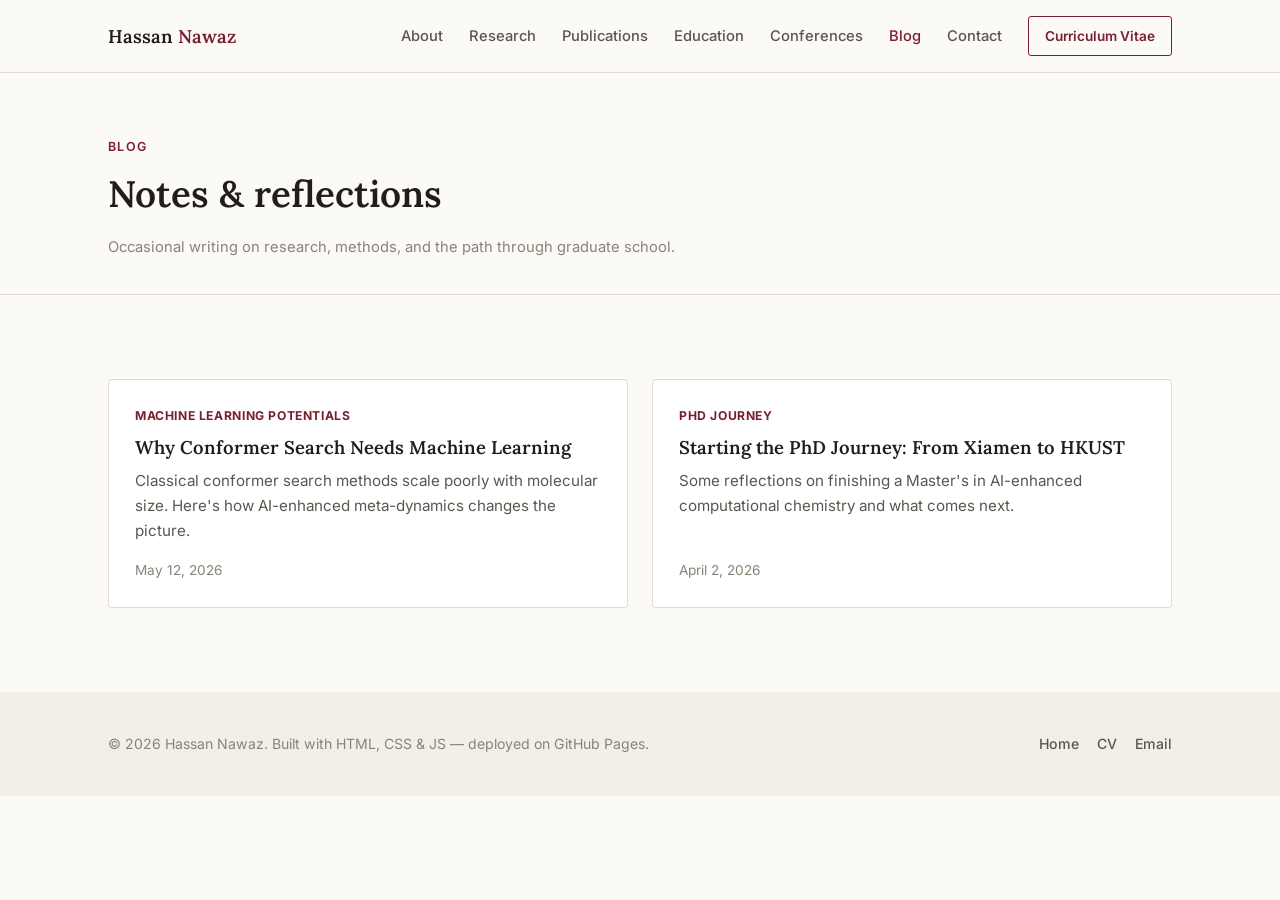
==== blog/index.html @ 20b6de0a "Initial commit: academic personal website Static HTML/CSS/JS site for Hassan Nawaz — About, Research" ====
<!DOCTYPE html>
<html lang="en">
<head>
<meta charset="UTF-8">
<meta name="viewport" content="width=device-width, initial-scale=1.0">
<title>Blog — Hassan Nawaz</title>
<meta name="description" content="Notes and reflections from Hassan Nawaz on AI for chemistry, machine learning potentials, and graduate research.">
<link rel="icon" type="image/svg+xml" href="../images/favicon.svg">
<link rel="preconnect" href="https://fonts.googleapis.com">
<link rel="preconnect" href="https://fonts.gstatic.com" crossorigin>
<link href="https://fonts.googleapis.com/css2?family=Inter:wght@400;500;600;700&family=Lora:ital,wght@0,500;0,600;1,500&display=swap" rel="stylesheet">
<link rel="stylesheet" href="../css/style.css">
</head>
<body>

<header class="site-header">
  <div class="nav-inner">
    <a href="../index.html#top" class="brand">Hassan <span>Nawaz</span></a>
    <nav class="nav-links" id="navLinks">
      <a href="../index.html#about">About</a>
      <a href="../index.html#research">Research</a>
      <a href="../index.html#publications">Publications</a>
      <a href="../index.html#education">Education</a>
      <a href="../index.html#conferences">Conferences</a>
      <a href="index.html" class="active">Blog</a>
      <a href="../index.html#contact">Contact</a>
      <a href="../cv/hassan-cv.pdf" class="nav-cta" target="_blank" rel="noopener">Curriculum Vitae</a>
    </nav>
    <button class="nav-toggle" id="navToggle" aria-label="Toggle navigation" aria-expanded="false">
      <svg width="18" height="14" viewBox="0 0 18 14" fill="none"><path d="M0 1h18M0 7h18M0 13h18" stroke="currentColor" stroke-width="1.6"/></svg>
    </button>
  </div>
</header>

<main>
  <section class="post-header">
    <div class="container">
      <span class="eyebrow">Blog</span>
      <h1>Notes &amp; reflections</h1>
      <p class="post-meta">Occasional writing on research, methods, and the path through graduate school.</p>
    </div>
  </section>

  <section>
    <div class="container">
      <div class="blog-grid">
        <a class="blog-card" href="why-conformer-search-needs-ml.html">
          <span class="blog-cat">Machine Learning Potentials</span>
          <h3>Why Conformer Search Needs Machine Learning</h3>
          <p>Classical conformer search methods scale poorly with molecular size. Here's how AI-enhanced meta-dynamics changes the picture.</p>
          <span class="blog-date">May 12, 2026</span>
        </a>
        <a class="blog-card" href="starting-the-phd-journey.html">
          <span class="blog-cat">PhD Journey</span>
          <h3>Starting the PhD Journey: From Xiamen to HKUST</h3>
          <p>Some reflections on finishing a Master's in AI-enhanced computational chemistry and what comes next.</p>
          <span class="blog-date">April 2, 2026</span>
        </a>
      </div>
    </div>
  </section>
</main>

<footer class="site-footer">
  <div class="container footer-inner">
    <p>© <span id="year"></span> Hassan Nawaz. Built with HTML, CSS &amp; JS — deployed on GitHub Pages.</p>
    <div class="footer-links">
      <a href="../index.html#top">Home</a>
      <a href="../cv/hassan-cv.pdf" target="_blank" rel="noopener">CV</a>
      <a href="mailto:hassanchemist@yahoo.com">Email</a>
    </div>
  </div>
</footer>

<script src="../js/main.js"></script>
</body>
</html>
---- css/style.css ----
/* ==========================================================================
   Hassan Nawaz — Academic Portfolio
   Design: warm-white academic layout, serif display + sans body,
   deep maroon accent (nod to HKUST), no motion gimmicks.
   ========================================================================== */

:root {
  --bg: #fbfaf7;
  --bg-alt: #f2efe8;
  --bg-card: #ffffff;
  --border: #e3ddd0;
  --border-strong: #d3cabb;
  --text: #201d1a;
  --text-muted: #5c574e;
  --text-faint: #8a8377;
  --accent: #7a1f2e;
  --accent-dark: #591520;
  --accent-tint: #f7e9e9;
  --link: #7a1f2e;
  --radius: 3px;
  --max-width: 1120px;
  --serif: "Lora", Georgia, "Times New Roman", serif;
  --sans: "Inter", -apple-system, BlinkMacSystemFont, "Segoe UI", Roboto, Helvetica, Arial, sans-serif;
  --shadow-sm: 0 1px 2px rgba(32, 29, 26, 0.06);
  --shadow-md: 0 6px 24px rgba(32, 29, 26, 0.08);
}

@media (prefers-color-scheme: dark) {
  :root:not([data-theme="light"]) {
    --bg: #16151a;
    --bg-alt: #1c1b21;
    --bg-card: #201f25;
    --border: #33323a;
    --border-strong: #44424c;
    --text: #ede9e1;
    --text-muted: #b6b0a3;
    --text-faint: #837d70;
    --accent: #d98a92;
    --accent-dark: #e7a9af;
    --accent-tint: #2b1c1f;
    --link: #d98a92;
    --shadow-sm: 0 1px 2px rgba(0, 0, 0, 0.3);
    --shadow-md: 0 6px 24px rgba(0, 0, 0, 0.35);
  }
}

:root[data-theme="dark"] {
  --bg: #16151a;
  --bg-alt: #1c1b21;
  --bg-card: #201f25;
  --border: #33323a;
  --border-strong: #44424c;
  --text: #ede9e1;
  --text-muted: #b6b0a3;
  --text-faint: #837d70;
  --accent: #d98a92;
  --accent-dark: #e7a9af;
  --accent-tint: #2b1c1f;
  --link: #d98a92;
  --shadow-sm: 0 1px 2px rgba(0, 0, 0, 0.3);
  --shadow-md: 0 6px 24px rgba(0, 0, 0, 0.35);
}

* { box-sizing: border-box; }
html { scroll-behavior: smooth; }

body {
  margin: 0;
  background: var(--bg);
  color: var(--text);
  font-family: var(--sans);
  font-size: 16px;
  line-height: 1.65;
  -webkit-font-smoothing: antialiased;
}

img { max-width: 100%; display: block; }
a { color: var(--link); text-decoration: none; }
a:hover { text-decoration: underline; }

.container {
  max-width: var(--max-width);
  margin: 0 auto;
  padding: 0 28px;
}

h1, h2, h3, h4 {
  font-family: var(--serif);
  font-weight: 600;
  line-height: 1.2;
  color: var(--text);
  margin: 0 0 0.5em;
}

.eyebrow {
  font-family: var(--sans);
  font-size: 0.78rem;
  font-weight: 600;
  letter-spacing: 0.12em;
  text-transform: uppercase;
  color: var(--accent);
  margin: 0 0 0.9em;
  display: block;
}

section { padding: 84px 0; border-bottom: 1px solid var(--border); }
section:last-of-type { border-bottom: none; }
.section-alt { background: var(--bg-alt); }

.section-head { max-width: 680px; margin: 0 0 48px; }
.section-head h2 { font-size: 2rem; }
.section-head p { color: var(--text-muted); font-size: 1.05rem; margin: 0; }

/* ---------- Top nav ---------- */
.site-header {
  position: sticky;
  top: 0;
  z-index: 100;
  background: rgba(251, 250, 247, 0.92);
  backdrop-filter: saturate(180%) blur(8px);
  border-bottom: 1px solid var(--border);
}
:root[data-theme="dark"] .site-header,
@media (prefers-color-scheme: dark) { }
.site-header { background: color-mix(in srgb, var(--bg) 88%, transparent); }

.nav-inner {
  max-width: var(--max-width);
  margin: 0 auto;
  padding: 16px 28px;
  display: flex;
  align-items: center;
  justify-content: space-between;
  gap: 24px;
}

.brand {
  font-family: var(--serif);
  font-weight: 600;
  font-size: 1.15rem;
  color: var(--text);
  white-space: nowrap;
}
.brand:hover { text-decoration: none; }
.brand span { color: var(--accent); }

.nav-links {
  display: flex;
  align-items: center;
  gap: 26px;
  flex-wrap: wrap;
}
.nav-links a {
  color: var(--text-muted);
  font-size: 0.92rem;
  font-weight: 500;
}
.nav-links a:hover, .nav-links a.active { color: var(--accent); text-decoration: none; }

.nav-cta {
  display: inline-flex;
  align-items: center;
  gap: 8px;
  padding: 8px 16px;
  border: 1px solid var(--accent);
  color: var(--accent) !important;
  border-radius: var(--radius);
  font-size: 0.85rem !important;
  font-weight: 600 !important;
  white-space: nowrap;
}
.nav-cta:hover { background: var(--accent); color: #fff !important; text-decoration: none; }

.nav-toggle {
  display: none;
  background: none;
  border: 1px solid var(--border-strong);
  border-radius: var(--radius);
  width: 40px;
  height: 36px;
  cursor: pointer;
  color: var(--text);
}

/* ---------- Hero ---------- */
.hero {
  padding: 72px 0 88px;
  border-bottom: 1px solid var(--border);
}
.hero-inner {
  display: grid;
  grid-template-columns: 1.3fr 0.9fr;
  gap: 56px;
  align-items: center;
}
.hero h1 {
  font-size: 3rem;
  margin-bottom: 0.25em;
}
.hero-position {
  font-size: 1.05rem;
  color: var(--text-muted);
  margin: 0 0 18px;
}
.hero-position strong { color: var(--text); font-weight: 600; }
.hero-tagline {
  font-family: var(--serif);
  font-style: italic;
  font-size: 1.25rem;
  color: var(--text);
  max-width: 46ch;
  margin: 0 0 22px;
}
.hero-focus {
  font-size: 0.85rem;
  letter-spacing: 0.04em;
  color: var(--text-faint);
  text-transform: uppercase;
  margin: 0 0 30px;
}
.hero-actions {
  display: flex;
  flex-wrap: wrap;
  gap: 12px;
  align-items: center;
}
.btn {
  display: inline-flex;
  align-items: center;
  gap: 8px;
  padding: 11px 20px;
  border-radius: var(--radius);
  font-weight: 600;
  font-size: 0.92rem;
  border: 1px solid transparent;
  cursor: pointer;
}
.btn-primary { background: var(--accent); color: #fff; }
.btn-primary:hover { background: var(--accent-dark); text-decoration: none; }
.btn-ghost { border-color: var(--border-strong); color: var(--text); background: transparent; }
.btn-ghost:hover { border-color: var(--accent); color: var(--accent); text-decoration: none; }

.hero-links {
  display: flex;
  flex-wrap: wrap;
  gap: 18px;
  margin-top: 26px;
  font-size: 0.92rem;
}
.hero-links a { color: var(--text-muted); font-weight: 500; }
.hero-links a:hover { color: var(--accent); }

.hero-photo {
  position: relative;
  border-radius: var(--radius);
  overflow: hidden;
  border: 1px solid var(--border);
  box-shadow: var(--shadow-md);
  aspect-ratio: 4 / 4.2;
}
.hero-photo img { width: 100%; height: 100%; object-fit: cover; }

/* ---------- About ---------- */
.about-grid {
  display: grid;
  grid-template-columns: 1.5fr 1fr;
  gap: 56px;
}
.about-text p { color: var(--text-muted); font-size: 1.03rem; margin: 0 0 1.2em; }
.about-text p:last-child { margin-bottom: 0; }

.pull-quote {
  font-family: var(--serif);
  font-style: italic;
  font-size: 1.15rem;
  color: var(--text);
  border-left: 3px solid var(--accent);
  padding: 4px 0 4px 20px;
  margin: 28px 0 0;
}

.interest-tags, .tag-list {
  display: flex;
  flex-wrap: wrap;
  gap: 9px;
  padding: 0;
  margin: 0;
  list-style: none;
}
.tag {
  font-size: 0.82rem;
  font-weight: 500;
  padding: 7px 13px;
  border-radius: 999px;
  background: var(--accent-tint);
  color: var(--accent-dark);
  border: 1px solid transparent;
}

.about-aside h3 {
  font-size: 0.95rem;
  font-family: var(--sans);
  font-weight: 700;
  text-transform: uppercase;
  letter-spacing: 0.06em;
  color: var(--text-faint);
  margin-bottom: 14px;
}

/* ---------- Research ---------- */
.research-grid {
  display: grid;
  grid-template-columns: repeat(2, 1fr);
  gap: 24px;
}
.card {
  background: var(--bg-card);
  border: 1px solid var(--border);
  border-radius: var(--radius);
  padding: 28px;
}
.research-grid .card h3 {
  font-size: 1.1rem;
  margin-bottom: 10px;
}
.research-grid .card p {
  color: var(--text-muted);
  font-size: 0.96rem;
  margin: 0;
}
.card-index {
  font-family: var(--serif);
  font-size: 0.85rem;
  color: var(--accent);
  font-weight: 600;
  margin-bottom: 10px;
  display: block;
}

/* ---------- Featured project ---------- */
.project {
  display: grid;
  grid-template-columns: 1fr 1fr;
  gap: 48px;
  align-items: center;
}
.project-media {
  border: 1px solid var(--border);
  border-radius: var(--radius);
  overflow: hidden;
  box-shadow: var(--shadow-sm);
}
.project-eyebrow { color: var(--accent); font-weight: 600; font-size: 0.85rem; letter-spacing: 0.06em; text-transform: uppercase; }
.project h3 { font-size: 1.7rem; margin: 8px 0 4px; }
.project-sub { color: var(--text-muted); font-size: 1rem; margin: 0 0 16px; }
.project-desc { color: var(--text-muted); margin-bottom: 18px; }
.project ul { padding-left: 20px; margin: 0 0 22px; color: var(--text-muted); }
.project ul li { margin-bottom: 8px; }
.project-links { display: flex; gap: 14px; flex-wrap: wrap; }
.project-links a { font-weight: 600; font-size: 0.92rem; }

/* ---------- Publications ---------- */
.pub-list { list-style: none; padding: 0; margin: 0; }
.pub-item {
  padding: 26px 0;
  border-top: 1px solid var(--border);
  display: grid;
  grid-template-columns: 90px 1fr;
  gap: 24px;
}
.pub-list .pub-item:last-child { border-bottom: 1px solid var(--border); }
.pub-year {
  font-family: var(--serif);
  font-size: 1.3rem;
  color: var(--accent);
  font-weight: 600;
}
.pub-type {
  display: block;
  font-family: var(--sans);
  font-size: 0.7rem;
  font-weight: 700;
  letter-spacing: 0.06em;
  text-transform: uppercase;
  color: var(--text-faint);
  margin-top: 4px;
}
.pub-title { font-size: 1.12rem; font-weight: 600; margin: 0 0 6px; color: var(--text); }
.pub-authors { color: var(--text-muted); margin: 0 0 4px; font-size: 0.96rem; }
.pub-authors strong { color: var(--text); font-weight: 600; }
.pub-venue { color: var(--text-faint); font-size: 0.92rem; font-style: italic; margin: 0 0 12px; }
.pub-links { display: flex; gap: 16px; margin-bottom: 10px; }
.pub-links a { font-weight: 600; font-size: 0.88rem; }
.pub-note {
  margin-top: 22px;
  color: var(--text-faint);
  font-size: 0.92rem;
  font-style: italic;
}

/* ---------- Timeline ---------- */
.timeline { position: relative; margin-left: 8px; padding-left: 32px; border-left: 2px solid var(--border); }
.timeline-item { position: relative; padding-bottom: 44px; }
.timeline-item:last-child { padding-bottom: 0; }
.timeline-item::before {
  content: "";
  position: absolute;
  left: -39px;
  top: 4px;
  width: 12px;
  height: 12px;
  border-radius: 50%;
  background: var(--bg);
  border: 2px solid var(--accent);
}
.timeline-period {
  font-size: 0.82rem;
  font-weight: 700;
  letter-spacing: 0.05em;
  text-transform: uppercase;
  color: var(--accent);
  margin-bottom: 6px;
}
.timeline-item h3 { font-size: 1.2rem; margin-bottom: 3px; }
.timeline-inst { color: var(--text-muted); font-size: 0.96rem; margin-bottom: 10px; }
.timeline-meta { font-size: 0.9rem; color: var(--text-muted); margin: 0 0 4px; }
.timeline-meta strong { color: var(--text); font-weight: 600; }
.timeline-desc { color: var(--text-muted); font-size: 0.95rem; margin-top: 8px; }
.status-pill {
  display: inline-block;
  font-size: 0.72rem;
  font-weight: 700;
  letter-spacing: 0.04em;
  text-transform: uppercase;
  padding: 3px 10px;
  border-radius: 999px;
  background: var(--accent-tint);
  color: var(--accent-dark);
  margin-left: 10px;
  vertical-align: middle;
}

/* ---------- Awards ---------- */
.awards-list { list-style: none; padding: 0; margin: 0; display: grid; gap: 18px; }
.award-item {
  display: grid;
  grid-template-columns: 70px 1fr;
  gap: 20px;
  padding: 20px 0;
  border-top: 1px solid var(--border);
}
.awards-list .award-item:last-child { border-bottom: 1px solid var(--border); }
.award-year { font-family: var(--serif); font-weight: 600; color: var(--accent); font-size: 1.1rem; }
.award-item h3 { font-size: 1.05rem; margin: 0 0 6px; }
.award-item p { color: var(--text-muted); margin: 0; font-size: 0.94rem; }

/* ---------- Conferences ---------- */
.conf-list { display: grid; gap: 28px; }
.conf-card {
  background: var(--bg-card);
  border: 1px solid var(--border);
  border-radius: var(--radius);
  padding: 26px;
}
.conf-head { display: flex; justify-content: space-between; gap: 16px; flex-wrap: wrap; margin-bottom: 8px; }
.conf-head h3 { font-size: 1.1rem; margin: 0; max-width: 60ch; }
.conf-year { color: var(--text-faint); font-size: 0.88rem; font-weight: 600; white-space: nowrap; }
.conf-loc { color: var(--text-muted); font-size: 0.92rem; margin: 0 0 4px; }
.conf-role {
  display: inline-block;
  font-size: 0.76rem;
  font-weight: 700;
  text-transform: uppercase;
  letter-spacing: 0.04em;
  color: var(--accent-dark);
  background: var(--accent-tint);
  padding: 3px 10px;
  border-radius: 999px;
  margin: 6px 0 14px;
}
.conf-desc { color: var(--text-muted); font-size: 0.94rem; margin: 0 0 16px; }
.conf-gallery { display: grid; grid-template-columns: repeat(auto-fill, minmax(140px, 1fr)); gap: 10px; }
.conf-gallery button {
  padding: 0;
  border: 1px solid var(--border);
  border-radius: var(--radius);
  overflow: hidden;
  cursor: zoom-in;
  background: none;
  aspect-ratio: 4/3;
}
.conf-gallery img { width: 100%; height: 100%; object-fit: cover; }

/* ---------- Collaborations ---------- */
.collab-item {
  border: 1px solid var(--border);
  border-radius: var(--radius);
  padding: 26px 28px;
  background: var(--bg-card);
}
.collab-item h3 { font-size: 1.08rem; margin-bottom: 4px; }
.collab-role { color: var(--text-faint); font-size: 0.86rem; text-transform: uppercase; letter-spacing: 0.04em; font-weight: 600; margin-bottom: 10px; }
.collab-item p:last-child { color: var(--text-muted); margin: 0; }

/* ---------- News ---------- */
.news-list { list-style: none; margin: 0; padding: 0; }
.news-item {
  display: grid;
  grid-template-columns: 130px 1fr;
  gap: 20px;
  padding: 18px 0;
  border-top: 1px solid var(--border);
}
.news-list .news-item:last-child { border-bottom: 1px solid var(--border); }
.news-date { color: var(--accent); font-weight: 600; font-size: 0.9rem; }
.news-item p { margin: 0; color: var(--text-muted); }

/* ---------- Skills ---------- */
.skills-grid {
  display: grid;
  grid-template-columns: repeat(4, 1fr);
  gap: 28px;
}
.skills-grid h3 {
  font-size: 0.85rem;
  font-family: var(--sans);
  text-transform: uppercase;
  letter-spacing: 0.06em;
  color: var(--text-faint);
  margin-bottom: 14px;
}

/* ---------- Blog ---------- */
.blog-grid { display: grid; grid-template-columns: repeat(2, 1fr); gap: 24px; }
.blog-card {
  border: 1px solid var(--border);
  border-radius: var(--radius);
  padding: 26px;
  background: var(--bg-card);
  display: flex;
  flex-direction: column;
}
.blog-cat { color: var(--accent); font-size: 0.76rem; font-weight: 700; text-transform: uppercase; letter-spacing: 0.05em; margin-bottom: 10px; }
.blog-card h3 { font-size: 1.15rem; margin-bottom: 10px; }
.blog-card p { color: var(--text-muted); font-size: 0.95rem; margin: 0 0 16px; flex-grow: 1; }
.blog-date { color: var(--text-faint); font-size: 0.85rem; }
.blog-read { font-weight: 600; font-size: 0.9rem; }

/* ---------- Contact ---------- */
.contact-grid {
  display: grid;
  grid-template-columns: 1fr 1fr;
  gap: 56px;
}
.contact-info p { color: var(--text-muted); margin: 0 0 24px; font-size: 1.03rem; }
.contact-detail { margin-bottom: 20px; }
.contact-detail .label {
  display: block;
  font-size: 0.78rem;
  font-weight: 700;
  text-transform: uppercase;
  letter-spacing: 0.05em;
  color: var(--text-faint);
  margin-bottom: 4px;
}
.contact-detail a, .contact-detail span { font-size: 1.02rem; color: var(--text); font-weight: 500; }
.social-row { display: flex; gap: 16px; flex-wrap: wrap; margin-top: 8px; }
.social-row a { font-weight: 600; }

.form-field { margin-bottom: 18px; }
.form-field label { display: block; font-size: 0.85rem; font-weight: 600; margin-bottom: 6px; color: var(--text); }
.form-field input, .form-field textarea {
  width: 100%;
  padding: 11px 14px;
  border: 1px solid var(--border-strong);
  border-radius: var(--radius);
  font-family: var(--sans);
  font-size: 0.96rem;
  background: var(--bg-card);
  color: var(--text);
}
.form-field textarea { resize: vertical; min-height: 120px; }
.form-note { font-size: 0.82rem; color: var(--text-faint); margin-top: 10px; }

/* ---------- Footer ---------- */
.site-footer {
  padding: 40px 0;
  background: var(--bg-alt);
}
.footer-inner {
  display: flex;
  justify-content: space-between;
  align-items: center;
  flex-wrap: wrap;
  gap: 16px;
}
.footer-inner p { margin: 0; color: var(--text-faint); font-size: 0.88rem; }
.footer-links { display: flex; gap: 18px; }
.footer-links a { color: var(--text-muted); font-size: 0.88rem; font-weight: 500; }

.theme-toggle {
  background: none;
  border: 1px solid var(--border-strong);
  border-radius: var(--radius);
  width: 34px;
  height: 34px;
  cursor: pointer;
  color: var(--text-muted);
  display: inline-flex;
  align-items: center;
  justify-content: center;
}

/* ---------- Lightbox ---------- */
.lightbox {
  position: fixed;
  inset: 0;
  background: rgba(16, 14, 12, 0.9);
  display: none;
  align-items: center;
  justify-content: center;
  z-index: 1000;
  padding: 40px 20px;
}
.lightbox.open { display: flex; }
.lightbox-content { max-width: 900px; width: 100%; }
.lightbox-content img { width: 100%; border-radius: var(--radius); max-height: 78vh; object-fit: contain; background: #000; }
.lightbox-caption { color: #f1efe9; font-size: 0.92rem; margin-top: 14px; text-align: center; }
.lightbox-close {
  position: absolute;
  top: 24px;
  right: 28px;
  background: none;
  border: none;
  color: #fff;
  font-size: 2rem;
  cursor: pointer;
  line-height: 1;
}

/* ---------- Back to top ---------- */
.to-top {
  position: fixed;
  bottom: 26px;
  right: 26px;
  width: 44px;
  height: 44px;
  border-radius: 50%;
  background: var(--accent);
  color: #fff;
  border: none;
  cursor: pointer;
  display: none;
  align-items: center;
  justify-content: center;
  box-shadow: var(--shadow-md);
  z-index: 90;
}
.to-top.visible { display: flex; }

/* ---------- Blog post page ---------- */
.post-header { padding: 64px 0 20px; }
.post-header .eyebrow { margin-bottom: 14px; }
.post-header h1 { font-size: 2.3rem; }
.post-meta { color: var(--text-faint); font-size: 0.92rem; margin-top: 10px; }
.post-body { max-width: 700px; }
.post-body h2 { font-size: 1.4rem; margin-top: 1.6em; }
.post-body p { color: var(--text-muted); font-size: 1.05rem; margin: 0 0 1.2em; }
.post-body ul { color: var(--text-muted); font-size: 1.02rem; padding-left: 22px; }
.post-body li { margin-bottom: 0.6em; }
.back-link { font-weight: 600; font-size: 0.92rem; }

/* ---------- Responsive ---------- */
@media (max-width: 880px) {
  .hero-inner { grid-template-columns: 1fr; }
  .hero-photo { max-width: 320px; order: -1; }
  .about-grid, .project, .contact-grid { grid-template-columns: 1fr; }
  .research-grid, .skills-grid, .blog-grid { grid-template-columns: 1fr 1fr; }
}

@media (max-width: 700px) {
  .nav-links { display: none; }
  .nav-toggle { display: inline-flex; align-items: center; justify-content: center; }
  .nav-links.open {
    display: flex;
    flex-direction: column;
    align-items: flex-start;
    position: absolute;
    top: 64px;
    left: 0;
    right: 0;
    background: var(--bg);
    border-bottom: 1px solid var(--border);
    padding: 18px 28px 26px;
    gap: 14px;
  }
  section { padding: 56px 0; }
  .hero { padding: 48px 0 56px; }
  .hero h1 { font-size: 2.2rem; }
  .research-grid, .skills-grid, .blog-grid { grid-template-columns: 1fr; }
  .pub-item, .award-item, .news-item { grid-template-columns: 1fr; gap: 8px; }
}
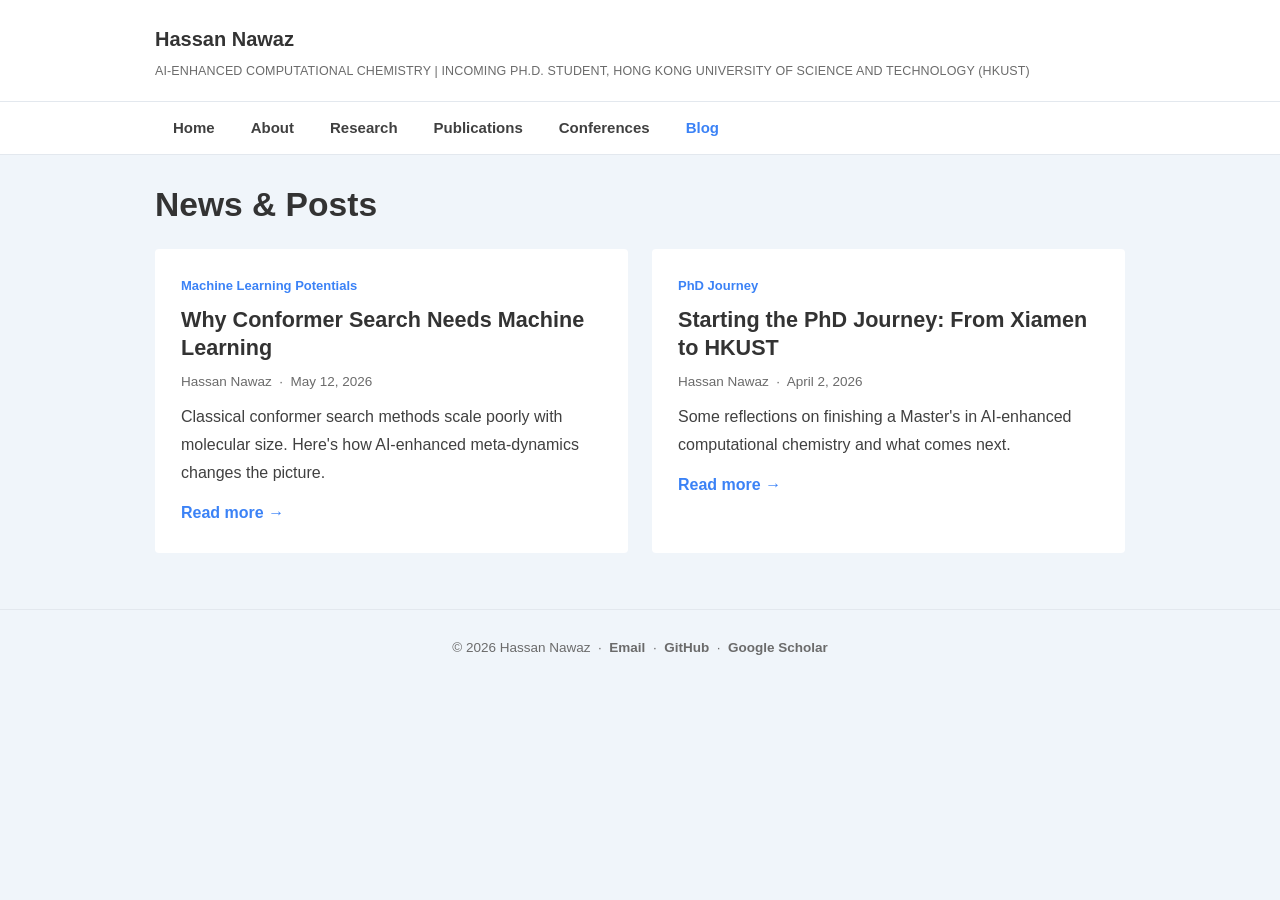
==== commit 7e010bce: "Rebuild as multi-page site matching dr-dral.com's layout Replace the single-page scroller with separ" ====
--- a/blog/index.html
+++ b/blog/index.html
@@ -6,69 +6,63 @@
 <title>Blog — Hassan Nawaz</title>
 <meta name="description" content="Notes and reflections from Hassan Nawaz on AI for chemistry, machine learning potentials, and graduate research.">
 <link rel="icon" type="image/svg+xml" href="../images/favicon.svg">
-<link rel="preconnect" href="https://fonts.googleapis.com">
-<link rel="preconnect" href="https://fonts.gstatic.com" crossorigin>
-<link href="https://fonts.googleapis.com/css2?family=Inter:wght@400;500;600;700&family=Lora:ital,wght@0,500;0,600;1,500&display=swap" rel="stylesheet">
 <link rel="stylesheet" href="../css/style.css">
 </head>
 <body>
 
 <header class="site-header">
-  <div class="nav-inner">
-    <a href="../index.html#top" class="brand">Hassan <span>Nawaz</span></a>
-    <nav class="nav-links" id="navLinks">
-      <a href="../index.html#about">About</a>
-      <a href="../index.html#research">Research</a>
-      <a href="../index.html#publications">Publications</a>
-      <a href="../index.html#education">Education</a>
-      <a href="../index.html#conferences">Conferences</a>
-      <a href="index.html" class="active">Blog</a>
-      <a href="../index.html#contact">Contact</a>
-      <a href="../cv/hassan-cv.pdf" class="nav-cta" target="_blank" rel="noopener">Curriculum Vitae</a>
-    </nav>
-    <button class="nav-toggle" id="navToggle" aria-label="Toggle navigation" aria-expanded="false">
-      <svg width="18" height="14" viewBox="0 0 18 14" fill="none"><path d="M0 1h18M0 7h18M0 13h18" stroke="currentColor" stroke-width="1.6"/></svg>
-    </button>
+  <div class="site-header-inner">
+    <a href="../index.html" class="site-title">Hassan Nawaz</a>
+    <p class="site-tagline">AI-ENHANCED COMPUTATIONAL CHEMISTRY | INCOMING PH.D. STUDENT, HONG KONG UNIVERSITY OF SCIENCE AND TECHNOLOGY (HKUST)</p>
   </div>
+  <nav class="main-navigation">
+    <div class="container" style="display:flex; align-items:center;">
+      <ul class="nav-list" id="navList">
+        <li><a href="../index.html">Home</a></li>
+        <li><a href="../about.html">About</a></li>
+        <li><a href="../research.html">Research</a></li>
+        <li><a href="../publications.html">Publications</a></li>
+        <li><a href="../conferences.html">Conferences</a></li>
+        <li><a href="index.html" class="active">Blog</a></li>
+      </ul>
+      <button class="nav-toggle" id="navToggle" aria-label="Toggle navigation" aria-expanded="false">
+        <svg width="18" height="14" viewBox="0 0 18 14" fill="none"><path d="M0 1h18M0 7h18M0 13h18" stroke="currentColor" stroke-width="1.6"/></svg>
+      </button>
+    </div>
+  </nav>
 </header>
 
 <main>
-  <section class="post-header">
-    <div class="container">
-      <span class="eyebrow">Blog</span>
-      <h1>Notes &amp; reflections</h1>
-      <p class="post-meta">Occasional writing on research, methods, and the path through graduate school.</p>
+  <div class="page-wrap">
+    <h1 style="margin-bottom:22px;">News &amp; Posts</h1>
+    <div class="blog-grid">
+
+      <a class="blog-card" href="why-conformer-search-needs-ml.html" style="display:block;">
+        <span class="post-cat">Machine Learning Potentials</span>
+        <h2>Why Conformer Search Needs Machine Learning</h2>
+        <p class="byline">Hassan Nawaz &nbsp;·&nbsp; May 12, 2026</p>
+        <p class="excerpt">Classical conformer search methods scale poorly with molecular size. Here's how AI-enhanced meta-dynamics changes the picture.</p>
+        <span class="read-more">Read more →</span>
+      </a>
+
+      <a class="blog-card" href="starting-the-phd-journey.html" style="display:block;">
+        <span class="post-cat">PhD Journey</span>
+        <h2>Starting the PhD Journey: From Xiamen to HKUST</h2>
+        <p class="byline">Hassan Nawaz &nbsp;·&nbsp; April 2, 2026</p>
+        <p class="excerpt">Some reflections on finishing a Master's in AI-enhanced computational chemistry and what comes next.</p>
+        <span class="read-more">Read more →</span>
+      </a>
+
     </div>
-  </section>
-
-  <section>
-    <div class="container">
-      <div class="blog-grid">
-        <a class="blog-card" href="why-conformer-search-needs-ml.html">
-          <span class="blog-cat">Machine Learning Potentials</span>
-          <h3>Why Conformer Search Needs Machine Learning</h3>
-          <p>Classical conformer search methods scale poorly with molecular size. Here's how AI-enhanced meta-dynamics changes the picture.</p>
-          <span class="blog-date">May 12, 2026</span>
-        </a>
-        <a class="blog-card" href="starting-the-phd-journey.html">
-          <span class="blog-cat">PhD Journey</span>
-          <h3>Starting the PhD Journey: From Xiamen to HKUST</h3>
-          <p>Some reflections on finishing a Master's in AI-enhanced computational chemistry and what comes next.</p>
-          <span class="blog-date">April 2, 2026</span>
-        </a>
-      </div>
-    </div>
-  </section>
+  </div>
 </main>
 
 <footer class="site-footer">
-  <div class="container footer-inner">
-    <p>© <span id="year"></span> Hassan Nawaz. Built with HTML, CSS &amp; JS — deployed on GitHub Pages.</p>
-    <div class="footer-links">
-      <a href="../index.html#top">Home</a>
-      <a href="../cv/hassan-cv.pdf" target="_blank" rel="noopener">CV</a>
-      <a href="mailto:hassanchemist@yahoo.com">Email</a>
-    </div>
+  <div class="container">
+    &copy; <span id="year"></span> Hassan Nawaz &nbsp;·&nbsp;
+    <a href="mailto:hassanchemist@yahoo.com">Email</a> &nbsp;·&nbsp;
+    <a href="https://github.com/hassan-nawaz-awan" target="_blank" rel="noopener">GitHub</a> &nbsp;·&nbsp;
+    <a href="https://scholar.google.com/citations?user=_JOKn14AAAAJ&hl=en" target="_blank" rel="noopener">Google Scholar</a>
   </div>
 </footer>
 
--- a/css/style.css
+++ b/css/style.css
@@ -1,702 +1,388 @@
 /* ==========================================================================
-   Hassan Nawaz — Academic Portfolio
-   Design: warm-white academic layout, serif display + sans body,
-   deep maroon accent (nod to HKUST), no motion gimmicks.
+   Hassan Nawaz — Academic site
+   Styled to match dr-dral.com (GeneratePress-style WordPress theme):
+   light blue-gray page background, white content cards, system-ui sans-serif,
+   gray body text, blue links, right sidebar with widgets, TOC boxes.
    ========================================================================== */
 
 :root {
-  --bg: #fbfaf7;
-  --bg-alt: #f2efe8;
-  --bg-card: #ffffff;
-  --border: #e3ddd0;
-  --border-strong: #d3cabb;
-  --text: #201d1a;
-  --text-muted: #5c574e;
-  --text-faint: #8a8377;
-  --accent: #7a1f2e;
-  --accent-dark: #591520;
-  --accent-tint: #f7e9e9;
-  --link: #7a1f2e;
-  --radius: 3px;
-  --max-width: 1120px;
-  --serif: "Lora", Georgia, "Times New Roman", serif;
-  --sans: "Inter", -apple-system, BlinkMacSystemFont, "Segoe UI", Roboto, Helvetica, Arial, sans-serif;
-  --shadow-sm: 0 1px 2px rgba(32, 29, 26, 0.06);
-  --shadow-md: 0 6px 24px rgba(32, 29, 26, 0.08);
-}
-
-@media (prefers-color-scheme: dark) {
-  :root:not([data-theme="light"]) {
-    --bg: #16151a;
-    --bg-alt: #1c1b21;
-    --bg-card: #201f25;
-    --border: #33323a;
-    --border-strong: #44424c;
-    --text: #ede9e1;
-    --text-muted: #b6b0a3;
-    --text-faint: #837d70;
-    --accent: #d98a92;
-    --accent-dark: #e7a9af;
-    --accent-tint: #2b1c1f;
-    --link: #d98a92;
-    --shadow-sm: 0 1px 2px rgba(0, 0, 0, 0.3);
-    --shadow-md: 0 6px 24px rgba(0, 0, 0, 0.35);
-  }
-}
-
-:root[data-theme="dark"] {
-  --bg: #16151a;
-  --bg-alt: #1c1b21;
-  --bg-card: #201f25;
-  --border: #33323a;
-  --border-strong: #44424c;
-  --text: #ede9e1;
-  --text-muted: #b6b0a3;
-  --text-faint: #837d70;
-  --accent: #d98a92;
-  --accent-dark: #e7a9af;
-  --accent-tint: #2b1c1f;
-  --link: #d98a92;
-  --shadow-sm: 0 1px 2px rgba(0, 0, 0, 0.3);
-  --shadow-md: 0 6px 24px rgba(0, 0, 0, 0.35);
+  --page-bg: #f0f5fa;
+  --card-bg: #ffffff;
+  --text: #404040;
+  --heading: #333333;
+  --muted: #6b6b6b;
+  --link: #3b82f6;
+  --link-hover: #2563eb;
+  --border: #e3e8ee;
+  --toc-bg: #f7f8fa;
+  --toc-border: #e0e4ea;
+  --tag: #3b82f6;
+  --radius: 4px;
+  --max-width: 1000px;
+  --sans: -apple-system, BlinkMacSystemFont, "Segoe UI", Roboto, Oxygen-Sans, Ubuntu,
+    Cantarell, "Helvetica Neue", sans-serif;
 }
 
 * { box-sizing: border-box; }
-html { scroll-behavior: smooth; }
+
+html { -webkit-text-size-adjust: 100%; }
 
 body {
   margin: 0;
-  background: var(--bg);
+  background: var(--page-bg);
   color: var(--text);
   font-family: var(--sans);
   font-size: 16px;
-  line-height: 1.65;
-  -webkit-font-smoothing: antialiased;
+  line-height: 1.75;
 }
 
 img { max-width: 100%; display: block; }
 a { color: var(--link); text-decoration: none; }
-a:hover { text-decoration: underline; }
-
-.container {
+a:hover { color: var(--link-hover); text-decoration: underline; }
+
+h1, h2, h3, h4 {
+  font-family: var(--sans);
+  color: var(--heading);
+  line-height: 1.3;
+  font-weight: 600;
+  margin: 0 0 0.6em;
+}
+h1 { font-size: 2.1rem; }
+h2 { font-size: 1.875rem; margin-top: 1.6em; }
+h3 { font-size: 1.3rem; margin-top: 1.4em; }
+p { margin: 0 0 1.1em; }
+
+.container { max-width: var(--max-width); margin: 0 auto; padding: 0 15px; }
+
+/* ---------- Header ---------- */
+.site-header {
+  background: var(--card-bg);
+  border-bottom: 1px solid var(--border);
+}
+.site-header-inner { max-width: var(--max-width); margin: 0 auto; padding: 22px 15px 0; }
+.site-title {
+  font-size: 20px;
+  font-weight: 700;
+  color: var(--heading);
+  display: block;
+}
+.site-title:hover { text-decoration: none; color: var(--heading); }
+.site-tagline {
+  font-size: 12.5px;
+  color: var(--muted);
+  letter-spacing: 0.01em;
+  margin: 4px 0 18px;
+  max-width: 900px;
+}
+
+.main-navigation { border-top: 1px solid var(--border); }
+.nav-list {
+  list-style: none;
+  display: flex;
+  flex-wrap: wrap;
+  margin: 0;
+  padding: 0;
+}
+.nav-list li { position: relative; }
+.nav-list a {
+  display: block;
+  padding: 13px 18px;
+  color: var(--text);
+  font-weight: 600;
+  font-size: 15px;
+}
+.nav-list a:hover, .nav-list a.active {
+  color: var(--link);
+  text-decoration: none;
+}
+
+.nav-toggle {
+  display: none;
+  margin: 14px 0 14px auto;
+  background: var(--card-bg);
+  border: 1px solid var(--border);
+  border-radius: var(--radius);
+  width: 42px;
+  height: 38px;
+  cursor: pointer;
+  color: var(--text);
+}
+
+/* ---------- Page layout ---------- */
+main { display: block; }
+
+.page-wrap {
   max-width: var(--max-width);
   margin: 0 auto;
-  padding: 0 28px;
-}
-
-h1, h2, h3, h4 {
-  font-family: var(--serif);
-  font-weight: 600;
-  line-height: 1.2;
-  color: var(--text);
-  margin: 0 0 0.5em;
-}
-
-.eyebrow {
+  padding: 28px 15px 56px;
+}
+
+.with-sidebar {
+  display: grid;
+  grid-template-columns: 1fr 300px;
+  gap: 24px;
+  align-items: start;
+}
+
+.content-card {
+  background: var(--card-bg);
+  border-radius: var(--radius);
+  padding: 34px;
+}
+
+.full-width-stack {
+  display: flex;
+  flex-direction: column;
+  gap: 22px;
+}
+
+/* ---------- Sidebar ---------- */
+.sidebar { display: flex; flex-direction: column; gap: 22px; }
+.widget {
+  background: var(--card-bg);
+  border-radius: var(--radius);
+  padding: 22px;
+}
+.widget h3 {
+  margin: 0 0 14px;
+  font-size: 13px;
+  font-weight: 700;
+  letter-spacing: 0.04em;
+  text-transform: uppercase;
+  color: var(--heading);
+}
+.search-row { display: flex; gap: 8px; }
+.search-row input {
+  flex: 1;
+  min-width: 0;
+  padding: 9px 11px;
+  border: 1px solid var(--border);
+  border-radius: var(--radius);
   font-family: var(--sans);
-  font-size: 0.78rem;
-  font-weight: 600;
-  letter-spacing: 0.12em;
+  font-size: 14px;
+}
+.search-row button {
+  background: var(--link);
+  color: #fff;
+  border: none;
+  border-radius: var(--radius);
+  padding: 9px 16px;
+  font-weight: 600;
+  font-size: 14px;
+  cursor: pointer;
+}
+.search-row button:hover { background: var(--link-hover); }
+.search-results { margin-top: 12px; font-size: 14px; }
+.search-results a { display: block; padding: 4px 0; }
+.search-results .none { color: var(--muted); }
+
+.widget-post-list { list-style: none; margin: 0; padding: 0; }
+.widget-post-list li { padding: 10px 0; border-top: 1px solid var(--border); }
+.widget-post-list li:first-child { border-top: none; padding-top: 0; }
+.widget-post-list a { font-weight: 600; font-size: 14.5px; line-height: 1.4; }
+.widget-post-list .wp-date { display: block; color: var(--muted); font-size: 12.5px; margin-top: 2px; }
+
+/* ---------- Table of Contents box ---------- */
+.toc-box {
+  background: var(--toc-bg);
+  border: 1px solid var(--toc-border);
+  border-radius: var(--radius);
+  padding: 20px 24px;
+  margin: 0 0 28px;
+  max-width: 480px;
+}
+.toc-box .toc-title {
+  font-weight: 700;
+  font-size: 15px;
+  color: var(--heading);
+  margin-bottom: 10px;
+}
+.toc-box ol { margin: 0; padding-left: 20px; }
+.toc-box li { margin-bottom: 4px; font-size: 14.5px; }
+
+/* ---------- Home page ---------- */
+.hero-eyebrow {
+  font-size: 12.5px;
+  font-weight: 700;
+  letter-spacing: 0.05em;
   text-transform: uppercase;
-  color: var(--accent);
-  margin: 0 0 0.9em;
-  display: block;
-}
-
-section { padding: 84px 0; border-bottom: 1px solid var(--border); }
-section:last-of-type { border-bottom: none; }
-.section-alt { background: var(--bg-alt); }
-
-.section-head { max-width: 680px; margin: 0 0 48px; }
-.section-head h2 { font-size: 2rem; }
-.section-head p { color: var(--text-muted); font-size: 1.05rem; margin: 0; }
-
-/* ---------- Top nav ---------- */
-.site-header {
-  position: sticky;
-  top: 0;
-  z-index: 100;
-  background: rgba(251, 250, 247, 0.92);
-  backdrop-filter: saturate(180%) blur(8px);
-  border-bottom: 1px solid var(--border);
-}
-:root[data-theme="dark"] .site-header,
-@media (prefers-color-scheme: dark) { }
-.site-header { background: color-mix(in srgb, var(--bg) 88%, transparent); }
-
-.nav-inner {
-  max-width: var(--max-width);
-  margin: 0 auto;
-  padding: 16px 28px;
-  display: flex;
-  align-items: center;
-  justify-content: space-between;
-  gap: 24px;
-}
-
-.brand {
-  font-family: var(--serif);
-  font-weight: 600;
-  font-size: 1.15rem;
-  color: var(--text);
-  white-space: nowrap;
-}
-.brand:hover { text-decoration: none; }
-.brand span { color: var(--accent); }
-
-.nav-links {
-  display: flex;
-  align-items: center;
-  gap: 26px;
-  flex-wrap: wrap;
-}
-.nav-links a {
-  color: var(--text-muted);
-  font-size: 0.92rem;
-  font-weight: 500;
-}
-.nav-links a:hover, .nav-links a.active { color: var(--accent); text-decoration: none; }
-
-.nav-cta {
-  display: inline-flex;
-  align-items: center;
-  gap: 8px;
-  padding: 8px 16px;
-  border: 1px solid var(--accent);
-  color: var(--accent) !important;
-  border-radius: var(--radius);
-  font-size: 0.85rem !important;
-  font-weight: 600 !important;
-  white-space: nowrap;
-}
-.nav-cta:hover { background: var(--accent); color: #fff !important; text-decoration: none; }
-
-.nav-toggle {
-  display: none;
-  background: none;
-  border: 1px solid var(--border-strong);
-  border-radius: var(--radius);
-  width: 40px;
-  height: 36px;
-  cursor: pointer;
-  color: var(--text);
-}
-
-/* ---------- Hero ---------- */
-.hero {
-  padding: 72px 0 88px;
-  border-bottom: 1px solid var(--border);
-}
-.hero-inner {
-  display: grid;
-  grid-template-columns: 1.3fr 0.9fr;
-  gap: 56px;
-  align-items: center;
-}
-.hero h1 {
-  font-size: 3rem;
-  margin-bottom: 0.25em;
-}
-.hero-position {
-  font-size: 1.05rem;
-  color: var(--text-muted);
-  margin: 0 0 18px;
-}
-.hero-position strong { color: var(--text); font-weight: 600; }
-.hero-tagline {
-  font-family: var(--serif);
-  font-style: italic;
-  font-size: 1.25rem;
-  color: var(--text);
-  max-width: 46ch;
-  margin: 0 0 22px;
-}
-.hero-focus {
-  font-size: 0.85rem;
-  letter-spacing: 0.04em;
-  color: var(--text-faint);
-  text-transform: uppercase;
-  margin: 0 0 30px;
-}
-.hero-actions {
-  display: flex;
-  flex-wrap: wrap;
-  gap: 12px;
-  align-items: center;
-}
+  color: var(--muted);
+  margin-bottom: 10px;
+}
+.hero-title { font-size: 2.3rem; margin-bottom: 6px; }
+.hero-sub { font-size: 1.2rem; color: var(--text); margin-bottom: 16px; }
+.hero-status {
+  display: inline-block;
+  background: #eaf2fe;
+  color: #1d4ed8;
+  font-size: 13px;
+  font-weight: 600;
+  padding: 6px 14px;
+  border-radius: var(--radius);
+  margin-bottom: 20px;
+}
+.hero-actions { display: flex; gap: 12px; flex-wrap: wrap; margin-top: 8px; }
 .btn {
   display: inline-flex;
   align-items: center;
-  gap: 8px;
+  gap: 6px;
   padding: 11px 20px;
   border-radius: var(--radius);
   font-weight: 600;
-  font-size: 0.92rem;
-  border: 1px solid transparent;
-  cursor: pointer;
-}
-.btn-primary { background: var(--accent); color: #fff; }
-.btn-primary:hover { background: var(--accent-dark); text-decoration: none; }
-.btn-ghost { border-color: var(--border-strong); color: var(--text); background: transparent; }
-.btn-ghost:hover { border-color: var(--accent); color: var(--accent); text-decoration: none; }
-
-.hero-links {
+  font-size: 14.5px;
+  border: 1px solid var(--link);
+}
+.btn-primary { background: var(--link); color: #fff; }
+.btn-primary:hover { background: var(--link-hover); text-decoration: none; }
+.btn-outline { background: transparent; color: var(--link); }
+.btn-outline:hover { background: #eaf2fe; text-decoration: none; }
+
+.home-columns {
+  display: grid;
+  grid-template-columns: 1.3fr 1fr;
+  gap: 22px;
+}
+.home-photo img { border-radius: var(--radius); width: 100%; object-fit: cover; }
+
+.news-item-row {
+  display: grid;
+  grid-template-columns: 130px 1fr;
+  gap: 18px;
+  padding: 14px 0;
+  border-top: 1px solid var(--border);
+}
+.news-item-row:first-of-type { border-top: none; padding-top: 0; }
+.news-item-row .wp-date { color: var(--muted); font-size: 13.5px; }
+.news-item-row a { font-weight: 600; }
+
+/* ---------- Vita / definition table ---------- */
+.vita-table { width: 100%; border-collapse: collapse; margin: 12px 0 24px; }
+.vita-table tr { border-top: 1px solid var(--border); }
+.vita-table tr:first-child { border-top: none; }
+.vita-table td { padding: 10px 14px 10px 0; font-size: 15px; vertical-align: top; }
+.vita-table td:first-child { white-space: nowrap; font-weight: 600; width: 130px; color: var(--heading); }
+
+.plain-list { padding-left: 22px; margin: 0 0 1.2em; }
+.plain-list li { margin-bottom: 6px; }
+
+.tag-inline {
+  display: inline-block;
+  background: #eef1f5;
+  color: var(--muted);
+  font-size: 12.5px;
+  padding: 2px 9px;
+  border-radius: 3px;
+  margin: 0 6px 6px 0;
+}
+
+.profile-photo-row {
   display: flex;
-  flex-wrap: wrap;
-  gap: 18px;
-  margin-top: 26px;
-  font-size: 0.92rem;
-}
-.hero-links a { color: var(--text-muted); font-weight: 500; }
-.hero-links a:hover { color: var(--accent); }
-
-.hero-photo {
-  position: relative;
-  border-radius: var(--radius);
-  overflow: hidden;
-  border: 1px solid var(--border);
-  box-shadow: var(--shadow-md);
-  aspect-ratio: 4 / 4.2;
-}
-.hero-photo img { width: 100%; height: 100%; object-fit: cover; }
-
-/* ---------- About ---------- */
-.about-grid {
-  display: grid;
-  grid-template-columns: 1.5fr 1fr;
-  gap: 56px;
-}
-.about-text p { color: var(--text-muted); font-size: 1.03rem; margin: 0 0 1.2em; }
-.about-text p:last-child { margin-bottom: 0; }
-
-.pull-quote {
-  font-family: var(--serif);
-  font-style: italic;
-  font-size: 1.15rem;
-  color: var(--text);
-  border-left: 3px solid var(--accent);
-  padding: 4px 0 4px 20px;
-  margin: 28px 0 0;
-}
-
-.interest-tags, .tag-list {
-  display: flex;
-  flex-wrap: wrap;
-  gap: 9px;
-  padding: 0;
-  margin: 0;
-  list-style: none;
-}
-.tag {
-  font-size: 0.82rem;
-  font-weight: 500;
-  padding: 7px 13px;
-  border-radius: 999px;
-  background: var(--accent-tint);
-  color: var(--accent-dark);
-  border: 1px solid transparent;
-}
-
-.about-aside h3 {
-  font-size: 0.95rem;
-  font-family: var(--sans);
-  font-weight: 700;
-  text-transform: uppercase;
-  letter-spacing: 0.06em;
-  color: var(--text-faint);
-  margin-bottom: 14px;
-}
-
-/* ---------- Research ---------- */
-.research-grid {
+  gap: 24px;
+  align-items: flex-start;
+  margin-bottom: 20px;
+}
+.profile-photo-row img {
+  width: 160px;
+  height: 190px;
+  object-fit: cover;
+  border-radius: var(--radius);
+  flex-shrink: 0;
+}
+
+/* ---------- Publications / numbered lists ---------- */
+.pub-ol { padding-left: 24px; margin: 0 0 8px; }
+.pub-ol li { margin-bottom: 18px; line-height: 1.6; }
+.pub-ol .pub-authors-line strong { color: var(--heading); }
+.pub-ol .pub-venue-line { font-style: italic; color: var(--muted); }
+.pub-links-line a { margin-right: 14px; font-weight: 600; font-size: 14.5px; }
+.note-box {
+  background: var(--toc-bg);
+  border: 1px solid var(--toc-border);
+  border-radius: var(--radius);
+  padding: 14px 18px;
+  color: var(--muted);
+  font-size: 14.5px;
+  margin: 18px 0;
+}
+
+/* ---------- Conferences ---------- */
+.conf-ol { padding-left: 24px; }
+.conf-ol > li { margin-bottom: 34px; }
+.conf-role-line { font-weight: 600; color: var(--heading); }
+.conf-thumbs { display: flex; gap: 10px; flex-wrap: wrap; margin-top: 10px; }
+.conf-thumbs button {
+  padding: 0; border: 1px solid var(--border); border-radius: var(--radius);
+  overflow: hidden; cursor: zoom-in; background: none; width: 120px; height: 90px;
+}
+.conf-thumbs img { width: 100%; height: 100%; object-fit: cover; }
+
+/* ---------- Blog listing ---------- */
+.blog-grid {
   display: grid;
   grid-template-columns: repeat(2, 1fr);
   gap: 24px;
 }
-.card {
-  background: var(--bg-card);
-  border: 1px solid var(--border);
-  border-radius: var(--radius);
-  padding: 28px;
-}
-.research-grid .card h3 {
-  font-size: 1.1rem;
-  margin-bottom: 10px;
-}
-.research-grid .card p {
-  color: var(--text-muted);
-  font-size: 0.96rem;
-  margin: 0;
-}
-.card-index {
-  font-family: var(--serif);
-  font-size: 0.85rem;
-  color: var(--accent);
-  font-weight: 600;
-  margin-bottom: 10px;
-  display: block;
-}
-
-/* ---------- Featured project ---------- */
-.project {
-  display: grid;
-  grid-template-columns: 1fr 1fr;
-  gap: 48px;
-  align-items: center;
-}
-.project-media {
-  border: 1px solid var(--border);
-  border-radius: var(--radius);
-  overflow: hidden;
-  box-shadow: var(--shadow-sm);
-}
-.project-eyebrow { color: var(--accent); font-weight: 600; font-size: 0.85rem; letter-spacing: 0.06em; text-transform: uppercase; }
-.project h3 { font-size: 1.7rem; margin: 8px 0 4px; }
-.project-sub { color: var(--text-muted); font-size: 1rem; margin: 0 0 16px; }
-.project-desc { color: var(--text-muted); margin-bottom: 18px; }
-.project ul { padding-left: 20px; margin: 0 0 22px; color: var(--text-muted); }
-.project ul li { margin-bottom: 8px; }
-.project-links { display: flex; gap: 14px; flex-wrap: wrap; }
-.project-links a { font-weight: 600; font-size: 0.92rem; }
-
-/* ---------- Publications ---------- */
-.pub-list { list-style: none; padding: 0; margin: 0; }
-.pub-item {
-  padding: 26px 0;
-  border-top: 1px solid var(--border);
-  display: grid;
-  grid-template-columns: 90px 1fr;
-  gap: 24px;
-}
-.pub-list .pub-item:last-child { border-bottom: 1px solid var(--border); }
-.pub-year {
-  font-family: var(--serif);
-  font-size: 1.3rem;
-  color: var(--accent);
-  font-weight: 600;
-}
-.pub-type {
-  display: block;
-  font-family: var(--sans);
-  font-size: 0.7rem;
-  font-weight: 700;
-  letter-spacing: 0.06em;
-  text-transform: uppercase;
-  color: var(--text-faint);
-  margin-top: 4px;
-}
-.pub-title { font-size: 1.12rem; font-weight: 600; margin: 0 0 6px; color: var(--text); }
-.pub-authors { color: var(--text-muted); margin: 0 0 4px; font-size: 0.96rem; }
-.pub-authors strong { color: var(--text); font-weight: 600; }
-.pub-venue { color: var(--text-faint); font-size: 0.92rem; font-style: italic; margin: 0 0 12px; }
-.pub-links { display: flex; gap: 16px; margin-bottom: 10px; }
-.pub-links a { font-weight: 600; font-size: 0.88rem; }
-.pub-note {
-  margin-top: 22px;
-  color: var(--text-faint);
-  font-size: 0.92rem;
-  font-style: italic;
-}
-
-/* ---------- Timeline ---------- */
-.timeline { position: relative; margin-left: 8px; padding-left: 32px; border-left: 2px solid var(--border); }
-.timeline-item { position: relative; padding-bottom: 44px; }
-.timeline-item:last-child { padding-bottom: 0; }
-.timeline-item::before {
-  content: "";
-  position: absolute;
-  left: -39px;
-  top: 4px;
-  width: 12px;
-  height: 12px;
-  border-radius: 50%;
-  background: var(--bg);
-  border: 2px solid var(--accent);
-}
-.timeline-period {
-  font-size: 0.82rem;
-  font-weight: 700;
-  letter-spacing: 0.05em;
-  text-transform: uppercase;
-  color: var(--accent);
-  margin-bottom: 6px;
-}
-.timeline-item h3 { font-size: 1.2rem; margin-bottom: 3px; }
-.timeline-inst { color: var(--text-muted); font-size: 0.96rem; margin-bottom: 10px; }
-.timeline-meta { font-size: 0.9rem; color: var(--text-muted); margin: 0 0 4px; }
-.timeline-meta strong { color: var(--text); font-weight: 600; }
-.timeline-desc { color: var(--text-muted); font-size: 0.95rem; margin-top: 8px; }
-.status-pill {
-  display: inline-block;
-  font-size: 0.72rem;
-  font-weight: 700;
-  letter-spacing: 0.04em;
-  text-transform: uppercase;
-  padding: 3px 10px;
-  border-radius: 999px;
-  background: var(--accent-tint);
-  color: var(--accent-dark);
-  margin-left: 10px;
-  vertical-align: middle;
-}
-
-/* ---------- Awards ---------- */
-.awards-list { list-style: none; padding: 0; margin: 0; display: grid; gap: 18px; }
-.award-item {
-  display: grid;
-  grid-template-columns: 70px 1fr;
-  gap: 20px;
-  padding: 20px 0;
-  border-top: 1px solid var(--border);
-}
-.awards-list .award-item:last-child { border-bottom: 1px solid var(--border); }
-.award-year { font-family: var(--serif); font-weight: 600; color: var(--accent); font-size: 1.1rem; }
-.award-item h3 { font-size: 1.05rem; margin: 0 0 6px; }
-.award-item p { color: var(--text-muted); margin: 0; font-size: 0.94rem; }
-
-/* ---------- Conferences ---------- */
-.conf-list { display: grid; gap: 28px; }
-.conf-card {
-  background: var(--bg-card);
-  border: 1px solid var(--border);
+.blog-card {
+  background: var(--card-bg);
   border-radius: var(--radius);
   padding: 26px;
 }
-.conf-head { display: flex; justify-content: space-between; gap: 16px; flex-wrap: wrap; margin-bottom: 8px; }
-.conf-head h3 { font-size: 1.1rem; margin: 0; max-width: 60ch; }
-.conf-year { color: var(--text-faint); font-size: 0.88rem; font-weight: 600; white-space: nowrap; }
-.conf-loc { color: var(--text-muted); font-size: 0.92rem; margin: 0 0 4px; }
-.conf-role {
-  display: inline-block;
-  font-size: 0.76rem;
-  font-weight: 700;
-  text-transform: uppercase;
-  letter-spacing: 0.04em;
-  color: var(--accent-dark);
-  background: var(--accent-tint);
-  padding: 3px 10px;
-  border-radius: 999px;
-  margin: 6px 0 14px;
-}
-.conf-desc { color: var(--text-muted); font-size: 0.94rem; margin: 0 0 16px; }
-.conf-gallery { display: grid; grid-template-columns: repeat(auto-fill, minmax(140px, 1fr)); gap: 10px; }
-.conf-gallery button {
-  padding: 0;
-  border: 1px solid var(--border);
-  border-radius: var(--radius);
-  overflow: hidden;
-  cursor: zoom-in;
-  background: none;
-  aspect-ratio: 4/3;
-}
-.conf-gallery img { width: 100%; height: 100%; object-fit: cover; }
-
-/* ---------- Collaborations ---------- */
-.collab-item {
-  border: 1px solid var(--border);
-  border-radius: var(--radius);
-  padding: 26px 28px;
-  background: var(--bg-card);
-}
-.collab-item h3 { font-size: 1.08rem; margin-bottom: 4px; }
-.collab-role { color: var(--text-faint); font-size: 0.86rem; text-transform: uppercase; letter-spacing: 0.04em; font-weight: 600; margin-bottom: 10px; }
-.collab-item p:last-child { color: var(--text-muted); margin: 0; }
-
-/* ---------- News ---------- */
-.news-list { list-style: none; margin: 0; padding: 0; }
-.news-item {
-  display: grid;
-  grid-template-columns: 130px 1fr;
-  gap: 20px;
-  padding: 18px 0;
-  border-top: 1px solid var(--border);
-}
-.news-list .news-item:last-child { border-bottom: 1px solid var(--border); }
-.news-date { color: var(--accent); font-weight: 600; font-size: 0.9rem; }
-.news-item p { margin: 0; color: var(--text-muted); }
-
-/* ---------- Skills ---------- */
-.skills-grid {
-  display: grid;
-  grid-template-columns: repeat(4, 1fr);
-  gap: 28px;
-}
-.skills-grid h3 {
-  font-size: 0.85rem;
-  font-family: var(--sans);
-  text-transform: uppercase;
-  letter-spacing: 0.06em;
-  color: var(--text-faint);
-  margin-bottom: 14px;
-}
-
-/* ---------- Blog ---------- */
-.blog-grid { display: grid; grid-template-columns: repeat(2, 1fr); gap: 24px; }
-.blog-card {
-  border: 1px solid var(--border);
-  border-radius: var(--radius);
-  padding: 26px;
-  background: var(--bg-card);
-  display: flex;
-  flex-direction: column;
-}
-.blog-cat { color: var(--accent); font-size: 0.76rem; font-weight: 700; text-transform: uppercase; letter-spacing: 0.05em; margin-bottom: 10px; }
-.blog-card h3 { font-size: 1.15rem; margin-bottom: 10px; }
-.blog-card p { color: var(--text-muted); font-size: 0.95rem; margin: 0 0 16px; flex-grow: 1; }
-.blog-date { color: var(--text-faint); font-size: 0.85rem; }
-.blog-read { font-weight: 600; font-size: 0.9rem; }
-
-/* ---------- Contact ---------- */
-.contact-grid {
-  display: grid;
-  grid-template-columns: 1fr 1fr;
-  gap: 56px;
-}
-.contact-info p { color: var(--text-muted); margin: 0 0 24px; font-size: 1.03rem; }
-.contact-detail { margin-bottom: 20px; }
-.contact-detail .label {
-  display: block;
-  font-size: 0.78rem;
-  font-weight: 700;
-  text-transform: uppercase;
-  letter-spacing: 0.05em;
-  color: var(--text-faint);
-  margin-bottom: 4px;
-}
-.contact-detail a, .contact-detail span { font-size: 1.02rem; color: var(--text); font-weight: 500; }
-.social-row { display: flex; gap: 16px; flex-wrap: wrap; margin-top: 8px; }
-.social-row a { font-weight: 600; }
-
-.form-field { margin-bottom: 18px; }
-.form-field label { display: block; font-size: 0.85rem; font-weight: 600; margin-bottom: 6px; color: var(--text); }
-.form-field input, .form-field textarea {
-  width: 100%;
-  padding: 11px 14px;
-  border: 1px solid var(--border-strong);
-  border-radius: var(--radius);
-  font-family: var(--sans);
-  font-size: 0.96rem;
-  background: var(--bg-card);
-  color: var(--text);
-}
-.form-field textarea { resize: vertical; min-height: 120px; }
-.form-note { font-size: 0.82rem; color: var(--text-faint); margin-top: 10px; }
+.blog-card:hover { text-decoration: none; }
+.blog-card:hover h2 { color: var(--link); }
+.blog-card .post-cat { color: var(--link); font-size: 13px; font-weight: 600; margin-bottom: 8px; display: block; }
+.blog-card h2 { font-size: 1.35rem; margin: 0 0 8px; }
+.blog-card .byline { color: var(--muted); font-size: 13.5px; margin-bottom: 10px; }
+.blog-card p.excerpt { color: var(--text); margin-bottom: 12px; }
+.read-more { font-weight: 600; }
+
+/* ---------- Single post ---------- */
+.post-cat-top { color: var(--link); font-size: 13.5px; font-weight: 600; margin-bottom: 10px; display: block; }
+.post-byline { color: var(--muted); font-size: 14.5px; margin-bottom: 26px; }
+.post-body p { font-size: 16px; }
 
 /* ---------- Footer ---------- */
 .site-footer {
-  padding: 40px 0;
-  background: var(--bg-alt);
-}
-.footer-inner {
-  display: flex;
-  justify-content: space-between;
-  align-items: center;
-  flex-wrap: wrap;
-  gap: 16px;
-}
-.footer-inner p { margin: 0; color: var(--text-faint); font-size: 0.88rem; }
-.footer-links { display: flex; gap: 18px; }
-.footer-links a { color: var(--text-muted); font-size: 0.88rem; font-weight: 500; }
-
-.theme-toggle {
-  background: none;
-  border: 1px solid var(--border-strong);
-  border-radius: var(--radius);
-  width: 34px;
-  height: 34px;
-  cursor: pointer;
-  color: var(--text-muted);
-  display: inline-flex;
-  align-items: center;
-  justify-content: center;
-}
+  border-top: 1px solid var(--border);
+  padding: 26px 15px;
+  text-align: center;
+  color: var(--muted);
+  font-size: 13.5px;
+}
+.site-footer a { color: var(--muted); font-weight: 600; }
 
 /* ---------- Lightbox ---------- */
 .lightbox {
-  position: fixed;
-  inset: 0;
-  background: rgba(16, 14, 12, 0.9);
-  display: none;
-  align-items: center;
-  justify-content: center;
-  z-index: 1000;
-  padding: 40px 20px;
+  position: fixed; inset: 0; background: rgba(20, 20, 25, 0.9);
+  display: none; align-items: center; justify-content: center; z-index: 1000; padding: 40px 20px;
 }
 .lightbox.open { display: flex; }
 .lightbox-content { max-width: 900px; width: 100%; }
 .lightbox-content img { width: 100%; border-radius: var(--radius); max-height: 78vh; object-fit: contain; background: #000; }
 .lightbox-caption { color: #f1efe9; font-size: 0.92rem; margin-top: 14px; text-align: center; }
 .lightbox-close {
-  position: absolute;
-  top: 24px;
-  right: 28px;
-  background: none;
-  border: none;
-  color: #fff;
-  font-size: 2rem;
-  cursor: pointer;
-  line-height: 1;
-}
-
-/* ---------- Back to top ---------- */
-.to-top {
-  position: fixed;
-  bottom: 26px;
-  right: 26px;
-  width: 44px;
-  height: 44px;
-  border-radius: 50%;
-  background: var(--accent);
-  color: #fff;
-  border: none;
-  cursor: pointer;
-  display: none;
-  align-items: center;
-  justify-content: center;
-  box-shadow: var(--shadow-md);
-  z-index: 90;
-}
-.to-top.visible { display: flex; }
-
-/* ---------- Blog post page ---------- */
-.post-header { padding: 64px 0 20px; }
-.post-header .eyebrow { margin-bottom: 14px; }
-.post-header h1 { font-size: 2.3rem; }
-.post-meta { color: var(--text-faint); font-size: 0.92rem; margin-top: 10px; }
-.post-body { max-width: 700px; }
-.post-body h2 { font-size: 1.4rem; margin-top: 1.6em; }
-.post-body p { color: var(--text-muted); font-size: 1.05rem; margin: 0 0 1.2em; }
-.post-body ul { color: var(--text-muted); font-size: 1.02rem; padding-left: 22px; }
-.post-body li { margin-bottom: 0.6em; }
-.back-link { font-weight: 600; font-size: 0.92rem; }
+  position: absolute; top: 24px; right: 28px; background: none; border: none;
+  color: #fff; font-size: 2rem; cursor: pointer; line-height: 1;
+}
 
 /* ---------- Responsive ---------- */
-@media (max-width: 880px) {
-  .hero-inner { grid-template-columns: 1fr; }
-  .hero-photo { max-width: 320px; order: -1; }
-  .about-grid, .project, .contact-grid { grid-template-columns: 1fr; }
-  .research-grid, .skills-grid, .blog-grid { grid-template-columns: 1fr 1fr; }
+@media (max-width: 860px) {
+  .with-sidebar { grid-template-columns: 1fr; }
+  .home-columns { grid-template-columns: 1fr; }
+  .blog-grid { grid-template-columns: 1fr; }
+  .profile-photo-row { flex-direction: column; }
+  .profile-photo-row img { width: 140px; height: 165px; }
 }
 
 @media (max-width: 700px) {
-  .nav-links { display: none; }
   .nav-toggle { display: inline-flex; align-items: center; justify-content: center; }
-  .nav-links.open {
-    display: flex;
+  .nav-list {
+    display: none;
     flex-direction: column;
-    align-items: flex-start;
-    position: absolute;
-    top: 64px;
-    left: 0;
-    right: 0;
-    background: var(--bg);
-    border-bottom: 1px solid var(--border);
-    padding: 18px 28px 26px;
-    gap: 14px;
+    padding-bottom: 12px;
   }
-  section { padding: 56px 0; }
-  .hero { padding: 48px 0 56px; }
-  .hero h1 { font-size: 2.2rem; }
-  .research-grid, .skills-grid, .blog-grid { grid-template-columns: 1fr; }
-  .pub-item, .award-item, .news-item { grid-template-columns: 1fr; gap: 8px; }
-}
+  .nav-list.open { display: flex; }
+  .content-card, .widget { padding: 22px; }
+  .vita-table td:first-child { display: block; width: auto; margin-bottom: 2px; }
+  .vita-table td { display: block; padding: 4px 0; }
+  .vita-table tr { display: block; padding: 10px 0; }
+}
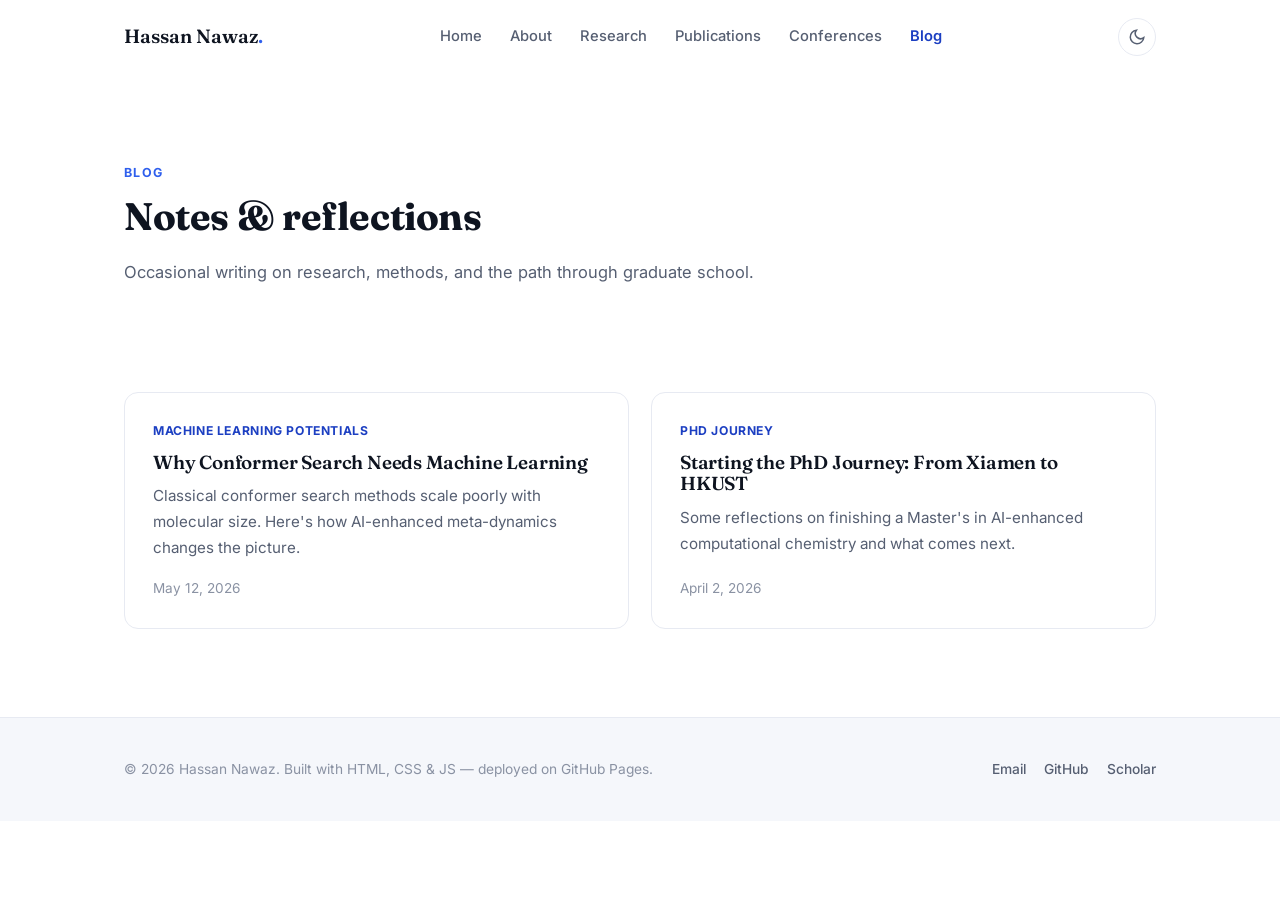
==== commit efbc60ca: "Redesign as modern animated academic site, rebuilt from real CV Replace the plain WordPress-style cl" ====
--- a/blog/index.html
+++ b/blog/index.html
@@ -4,68 +4,79 @@
 <meta charset="UTF-8">
 <meta name="viewport" content="width=device-width, initial-scale=1.0">
 <title>Blog — Hassan Nawaz</title>
-<meta name="description" content="Notes and reflections from Hassan Nawaz on AI for chemistry, machine learning potentials, and graduate research.">
+<meta name="description" content="Notes and reflections from Hassan Nawaz on AI for chemistry and materials, machine learning, and graduate research.">
 <link rel="icon" type="image/svg+xml" href="../images/favicon.svg">
+<link rel="preconnect" href="https://fonts.googleapis.com">
+<link rel="preconnect" href="https://fonts.gstatic.com" crossorigin>
+<link href="https://fonts.googleapis.com/css2?family=Fraunces:ital,wght@0,500;0,600;0,700;1,500;1,600&family=Inter:wght@400;500;600;700&display=swap" rel="stylesheet">
 <link rel="stylesheet" href="../css/style.css">
 </head>
 <body>
 
-<header class="site-header">
-  <div class="site-header-inner">
-    <a href="../index.html" class="site-title">Hassan Nawaz</a>
-    <p class="site-tagline">AI-ENHANCED COMPUTATIONAL CHEMISTRY | INCOMING PH.D. STUDENT, HONG KONG UNIVERSITY OF SCIENCE AND TECHNOLOGY (HKUST)</p>
-  </div>
-  <nav class="main-navigation">
-    <div class="container" style="display:flex; align-items:center;">
-      <ul class="nav-list" id="navList">
-        <li><a href="../index.html">Home</a></li>
-        <li><a href="../about.html">About</a></li>
-        <li><a href="../research.html">Research</a></li>
-        <li><a href="../publications.html">Publications</a></li>
-        <li><a href="../conferences.html">Conferences</a></li>
-        <li><a href="index.html" class="active">Blog</a></li>
-      </ul>
+<header class="site-header" id="siteHeader">
+  <div class="nav-inner">
+    <a href="../index.html" class="brand">Hassan Nawaz<span class="dot">.</span></a>
+    <nav class="nav-links" id="navList">
+      <a href="../index.html">Home</a>
+      <a href="../about.html">About</a>
+      <a href="../research.html">Research</a>
+      <a href="../publications.html">Publications</a>
+      <a href="../conferences.html">Conferences</a>
+      <a href="index.html" class="active">Blog</a>
+    </nav>
+    <div class="header-actions">
+      <button class="icon-btn" id="themeToggle" aria-label="Toggle dark mode">
+        <svg class="icon-sun" width="18" height="18" viewBox="0 0 24 24" fill="none" stroke="currentColor" stroke-width="2"><circle cx="12" cy="12" r="4"/><path d="M12 2v2M12 20v2M4.9 4.9l1.4 1.4M17.7 17.7l1.4 1.4M2 12h2M20 12h2M4.9 19.1l1.4-1.4M17.7 6.3l1.4-1.4"/></svg>
+        <svg class="icon-moon" width="18" height="18" viewBox="0 0 24 24" fill="none" stroke="currentColor" stroke-width="2"><path d="M21 12.8A9 9 0 1111.2 3 7 7 0 0021 12.8z"/></svg>
+      </button>
       <button class="nav-toggle" id="navToggle" aria-label="Toggle navigation" aria-expanded="false">
         <svg width="18" height="14" viewBox="0 0 18 14" fill="none"><path d="M0 1h18M0 7h18M0 13h18" stroke="currentColor" stroke-width="1.6"/></svg>
       </button>
     </div>
-  </nav>
+  </div>
 </header>
 
 <main>
-  <div class="page-wrap">
-    <h1 style="margin-bottom:22px;">News &amp; Posts</h1>
-    <div class="blog-grid">
+  <section style="padding-bottom:0;">
+    <div class="container reveal">
+      <span class="eyebrow">Blog</span>
+      <h1 style="font-size:2.4rem;">Notes &amp; reflections</h1>
+      <p class="muted">Occasional writing on research, methods, and the path through graduate school.</p>
+    </div>
+  </section>
 
-      <a class="blog-card" href="why-conformer-search-needs-ml.html" style="display:block;">
-        <span class="post-cat">Machine Learning Potentials</span>
-        <h2>Why Conformer Search Needs Machine Learning</h2>
-        <p class="byline">Hassan Nawaz &nbsp;·&nbsp; May 12, 2026</p>
-        <p class="excerpt">Classical conformer search methods scale poorly with molecular size. Here's how AI-enhanced meta-dynamics changes the picture.</p>
-        <span class="read-more">Read more →</span>
-      </a>
-
-      <a class="blog-card" href="starting-the-phd-journey.html" style="display:block;">
-        <span class="post-cat">PhD Journey</span>
-        <h2>Starting the PhD Journey: From Xiamen to HKUST</h2>
-        <p class="byline">Hassan Nawaz &nbsp;·&nbsp; April 2, 2026</p>
-        <p class="excerpt">Some reflections on finishing a Master's in AI-enhanced computational chemistry and what comes next.</p>
-        <span class="read-more">Read more →</span>
-      </a>
-
+  <section>
+    <div class="container">
+      <div class="blog-grid reveal-stagger">
+        <a class="blog-card" href="why-conformer-search-needs-ml.html">
+          <span class="blog-cat">Machine Learning Potentials</span>
+          <h3>Why Conformer Search Needs Machine Learning</h3>
+          <p>Classical conformer search methods scale poorly with molecular size. Here's how AI-enhanced meta-dynamics changes the picture.</p>
+          <span class="blog-date">May 12, 2026</span>
+        </a>
+        <a class="blog-card" href="starting-the-phd-journey.html">
+          <span class="blog-cat">PhD Journey</span>
+          <h3>Starting the PhD Journey: From Xiamen to HKUST</h3>
+          <p>Some reflections on finishing a Master's in AI-enhanced computational chemistry and what comes next.</p>
+          <span class="blog-date">April 2, 2026</span>
+        </a>
+      </div>
     </div>
-  </div>
+  </section>
 </main>
 
 <footer class="site-footer">
-  <div class="container">
-    &copy; <span id="year"></span> Hassan Nawaz &nbsp;·&nbsp;
-    <a href="mailto:hassanchemist@yahoo.com">Email</a> &nbsp;·&nbsp;
-    <a href="https://github.com/hassan-nawaz-awan" target="_blank" rel="noopener">GitHub</a> &nbsp;·&nbsp;
-    <a href="https://scholar.google.com/citations?user=_JOKn14AAAAJ&hl=en" target="_blank" rel="noopener">Google Scholar</a>
+  <div class="container footer-inner">
+    <p>© <span id="year"></span> Hassan Nawaz. Built with HTML, CSS &amp; JS — deployed on GitHub Pages.</p>
+    <div class="footer-links">
+      <a href="mailto:hassanchemist@yahoo.com">Email</a>
+      <a href="https://github.com/hassan-nawaz-awan" target="_blank" rel="noopener">GitHub</a>
+      <a href="https://scholar.google.com/citations?user=_JOKn14AAAAJ&hl=en" target="_blank" rel="noopener">Scholar</a>
+    </div>
   </div>
 </footer>
 
+<button class="to-top" id="toTop" aria-label="Back to top">↑</button>
 <script src="../js/main.js"></script>
 </body>
 </html>
--- a/css/style.css
+++ b/css/style.css
@@ -1,388 +1,482 @@
 /* ==========================================================================
-   Hassan Nawaz — Academic site
-   Styled to match dr-dral.com (GeneratePress-style WordPress theme):
-   light blue-gray page background, white content cards, system-ui sans-serif,
-   gray body text, blue links, right sidebar with widgets, TOC boxes.
+   Hassan Nawaz — Academic site v3
+   Modern editorial academic style (MIT/ETH-inspired): serif display type,
+   generous whitespace, scroll-reveal animation, dark mode.
    ========================================================================== */
 
 :root {
-  --page-bg: #f0f5fa;
-  --card-bg: #ffffff;
-  --text: #404040;
-  --heading: #333333;
-  --muted: #6b6b6b;
-  --link: #3b82f6;
-  --link-hover: #2563eb;
-  --border: #e3e8ee;
-  --toc-bg: #f7f8fa;
-  --toc-border: #e0e4ea;
-  --tag: #3b82f6;
-  --radius: 4px;
-  --max-width: 1000px;
-  --sans: -apple-system, BlinkMacSystemFont, "Segoe UI", Roboto, Oxygen-Sans, Ubuntu,
-    Cantarell, "Helvetica Neue", sans-serif;
+  --bg: #ffffff;
+  --bg-soft: #f5f7fb;
+  --surface: #ffffff;
+  --ink: #0e1420;
+  --ink-muted: #565f72;
+  --ink-faint: #8a92a3;
+  --accent: #2f5fed;
+  --accent-2: #0fb5ae;
+  --accent-ink: #1c3fc2;
+  --border: #e7eaf2;
+  --shadow: 0 1px 2px rgba(15, 23, 42, 0.04), 0 12px 32px rgba(15, 23, 42, 0.06);
+  --shadow-hover: 0 8px 16px rgba(15, 23, 42, 0.06), 0 24px 48px rgba(15, 23, 42, 0.10);
+  --radius: 14px;
+  --radius-sm: 8px;
+  --max-width: 1080px;
+  --display: "Fraunces", Georgia, "Times New Roman", serif;
+  --sans: "Inter", -apple-system, BlinkMacSystemFont, "Segoe UI", Roboto, Helvetica, Arial, sans-serif;
+}
+
+[data-theme="dark"] {
+  --bg: #0a0e17;
+  --bg-soft: #0f1522;
+  --surface: #131a29;
+  --ink: #eef1f7;
+  --ink-muted: #a2aabd;
+  --ink-faint: #6b7386;
+  --accent: #6f96ff;
+  --accent-2: #2dd4c8;
+  --accent-ink: #b7c8ff;
+  --border: #212b3f;
+  --shadow: 0 1px 2px rgba(0, 0, 0, 0.3), 0 12px 32px rgba(0, 0, 0, 0.35);
+  --shadow-hover: 0 8px 16px rgba(0, 0, 0, 0.35), 0 24px 48px rgba(0, 0, 0, 0.45);
 }
 
 * { box-sizing: border-box; }
-
-html { -webkit-text-size-adjust: 100%; }
+html { scroll-behavior: smooth; }
 
 body {
   margin: 0;
-  background: var(--page-bg);
-  color: var(--text);
+  background: var(--bg);
+  color: var(--ink);
   font-family: var(--sans);
-  font-size: 16px;
-  line-height: 1.75;
+  font-size: 16.5px;
+  line-height: 1.7;
+  -webkit-font-smoothing: antialiased;
+  transition: background 0.3s ease, color 0.3s ease;
 }
 
 img { max-width: 100%; display: block; }
-a { color: var(--link); text-decoration: none; }
-a:hover { color: var(--link-hover); text-decoration: underline; }
+a { color: var(--accent-ink); text-decoration: none; }
+a:hover { text-decoration: underline; }
 
 h1, h2, h3, h4 {
+  font-family: var(--display);
+  color: var(--ink);
+  font-weight: 600;
+  line-height: 1.15;
+  margin: 0 0 0.5em;
+  letter-spacing: -0.01em;
+}
+h1 { font-size: clamp(2.4rem, 5vw, 3.6rem); font-weight: 700; }
+h2 { font-size: clamp(1.7rem, 3vw, 2.2rem); }
+h3 { font-size: 1.3rem; }
+p { margin: 0 0 1.1em; color: var(--ink); }
+
+.container { max-width: var(--max-width); margin: 0 auto; padding: 0 24px; }
+.eyebrow {
   font-family: var(--sans);
-  color: var(--heading);
-  line-height: 1.3;
-  font-weight: 600;
-  margin: 0 0 0.6em;
-}
-h1 { font-size: 2.1rem; }
-h2 { font-size: 1.875rem; margin-top: 1.6em; }
-h3 { font-size: 1.3rem; margin-top: 1.4em; }
-p { margin: 0 0 1.1em; }
-
-.container { max-width: var(--max-width); margin: 0 auto; padding: 0 15px; }
+  font-size: 0.78rem;
+  font-weight: 700;
+  letter-spacing: 0.12em;
+  text-transform: uppercase;
+  color: var(--accent);
+  margin-bottom: 0.9em;
+  display: block;
+}
+.muted { color: var(--ink-muted); }
+
+/* ---------- Scroll reveal ---------- */
+.reveal {
+  opacity: 0;
+  transform: translateY(22px);
+  transition: opacity 0.7s cubic-bezier(.2,.7,.3,1), transform 0.7s cubic-bezier(.2,.7,.3,1);
+}
+.reveal.visible { opacity: 1; transform: translateY(0); }
+.reveal-stagger.visible > * { opacity: 1; transform: translateY(0); }
+.reveal-stagger > * {
+  opacity: 0;
+  transform: translateY(18px);
+  transition: opacity 0.6s ease, transform 0.6s ease;
+}
+.reveal-stagger.visible > *:nth-child(1) { transition-delay: 0.02s; }
+.reveal-stagger.visible > *:nth-child(2) { transition-delay: 0.08s; }
+.reveal-stagger.visible > *:nth-child(3) { transition-delay: 0.14s; }
+.reveal-stagger.visible > *:nth-child(4) { transition-delay: 0.20s; }
+.reveal-stagger.visible > *:nth-child(5) { transition-delay: 0.26s; }
+.reveal-stagger.visible > *:nth-child(6) { transition-delay: 0.32s; }
+.reveal-stagger.visible > *:nth-child(n+7) { transition-delay: 0.36s; }
+
+@media (prefers-reduced-motion: reduce) {
+  html { scroll-behavior: auto; }
+  .reveal, .reveal-stagger > * { opacity: 1 !important; transform: none !important; transition: none !important; }
+}
 
 /* ---------- Header ---------- */
 .site-header {
-  background: var(--card-bg);
-  border-bottom: 1px solid var(--border);
-}
-.site-header-inner { max-width: var(--max-width); margin: 0 auto; padding: 22px 15px 0; }
-.site-title {
-  font-size: 20px;
-  font-weight: 700;
-  color: var(--heading);
-  display: block;
-}
-.site-title:hover { text-decoration: none; color: var(--heading); }
-.site-tagline {
-  font-size: 12.5px;
-  color: var(--muted);
-  letter-spacing: 0.01em;
-  margin: 4px 0 18px;
-  max-width: 900px;
-}
-
-.main-navigation { border-top: 1px solid var(--border); }
-.nav-list {
-  list-style: none;
-  display: flex;
-  flex-wrap: wrap;
-  margin: 0;
-  padding: 0;
-}
-.nav-list li { position: relative; }
-.nav-list a {
-  display: block;
-  padding: 13px 18px;
-  color: var(--text);
-  font-weight: 600;
-  font-size: 15px;
-}
-.nav-list a:hover, .nav-list a.active {
-  color: var(--link);
-  text-decoration: none;
-}
-
-.nav-toggle {
-  display: none;
-  margin: 14px 0 14px auto;
-  background: var(--card-bg);
-  border: 1px solid var(--border);
-  border-radius: var(--radius);
-  width: 42px;
-  height: 38px;
-  cursor: pointer;
-  color: var(--text);
-}
-
-/* ---------- Page layout ---------- */
-main { display: block; }
-
-.page-wrap {
+  position: sticky;
+  top: 0;
+  z-index: 200;
+  background: color-mix(in srgb, var(--bg) 82%, transparent);
+  backdrop-filter: saturate(180%) blur(10px);
+  border-bottom: 1px solid transparent;
+  transition: border-color 0.3s ease, box-shadow 0.3s ease;
+}
+.site-header.scrolled { border-color: var(--border); box-shadow: 0 4px 20px rgba(15,23,42,0.05); }
+
+.nav-inner {
   max-width: var(--max-width);
   margin: 0 auto;
-  padding: 28px 15px 56px;
-}
-
-.with-sidebar {
-  display: grid;
-  grid-template-columns: 1fr 300px;
-  gap: 24px;
-  align-items: start;
-}
-
-.content-card {
-  background: var(--card-bg);
-  border-radius: var(--radius);
-  padding: 34px;
-}
-
-.full-width-stack {
+  padding: 16px 24px;
   display: flex;
-  flex-direction: column;
-  gap: 22px;
-}
-
-/* ---------- Sidebar ---------- */
-.sidebar { display: flex; flex-direction: column; gap: 22px; }
-.widget {
-  background: var(--card-bg);
-  border-radius: var(--radius);
-  padding: 22px;
-}
-.widget h3 {
-  margin: 0 0 14px;
-  font-size: 13px;
-  font-weight: 700;
-  letter-spacing: 0.04em;
-  text-transform: uppercase;
-  color: var(--heading);
-}
-.search-row { display: flex; gap: 8px; }
-.search-row input {
-  flex: 1;
-  min-width: 0;
-  padding: 9px 11px;
+  align-items: center;
+  justify-content: space-between;
+  gap: 20px;
+}
+.brand {
+  font-family: var(--display);
+  font-weight: 600;
+  font-size: 1.2rem;
+  color: var(--ink);
+}
+.brand:hover { text-decoration: none; }
+.brand .dot { color: var(--accent); }
+
+.nav-links { display: flex; align-items: center; gap: 4px; flex-wrap: wrap; }
+.nav-links a {
+  position: relative;
+  color: var(--ink-muted);
+  font-size: 0.92rem;
+  font-weight: 500;
+  padding: 8px 12px;
+  border-radius: 999px;
+}
+.nav-links a:hover { color: var(--ink); text-decoration: none; background: var(--bg-soft); }
+.nav-links a.active { color: var(--accent-ink); font-weight: 600; }
+
+.header-actions { display: flex; align-items: center; gap: 8px; }
+.icon-btn {
+  width: 38px; height: 38px;
+  display: inline-flex; align-items: center; justify-content: center;
+  border-radius: 999px;
   border: 1px solid var(--border);
-  border-radius: var(--radius);
-  font-family: var(--sans);
-  font-size: 14px;
-}
-.search-row button {
-  background: var(--link);
-  color: #fff;
-  border: none;
-  border-radius: var(--radius);
-  padding: 9px 16px;
-  font-weight: 600;
-  font-size: 14px;
+  background: var(--surface);
+  color: var(--ink-muted);
   cursor: pointer;
 }
-.search-row button:hover { background: var(--link-hover); }
-.search-results { margin-top: 12px; font-size: 14px; }
-.search-results a { display: block; padding: 4px 0; }
-.search-results .none { color: var(--muted); }
-
-.widget-post-list { list-style: none; margin: 0; padding: 0; }
-.widget-post-list li { padding: 10px 0; border-top: 1px solid var(--border); }
-.widget-post-list li:first-child { border-top: none; padding-top: 0; }
-.widget-post-list a { font-weight: 600; font-size: 14.5px; line-height: 1.4; }
-.widget-post-list .wp-date { display: block; color: var(--muted); font-size: 12.5px; margin-top: 2px; }
-
-/* ---------- Table of Contents box ---------- */
-.toc-box {
-  background: var(--toc-bg);
-  border: 1px solid var(--toc-border);
-  border-radius: var(--radius);
-  padding: 20px 24px;
-  margin: 0 0 28px;
-  max-width: 480px;
-}
-.toc-box .toc-title {
-  font-weight: 700;
-  font-size: 15px;
-  color: var(--heading);
-  margin-bottom: 10px;
-}
-.toc-box ol { margin: 0; padding-left: 20px; }
-.toc-box li { margin-bottom: 4px; font-size: 14.5px; }
-
-/* ---------- Home page ---------- */
-.hero-eyebrow {
-  font-size: 12.5px;
-  font-weight: 700;
-  letter-spacing: 0.05em;
-  text-transform: uppercase;
-  color: var(--muted);
-  margin-bottom: 10px;
-}
-.hero-title { font-size: 2.3rem; margin-bottom: 6px; }
-.hero-sub { font-size: 1.2rem; color: var(--text); margin-bottom: 16px; }
-.hero-status {
-  display: inline-block;
-  background: #eaf2fe;
-  color: #1d4ed8;
-  font-size: 13px;
-  font-weight: 600;
-  padding: 6px 14px;
-  border-radius: var(--radius);
-  margin-bottom: 20px;
-}
-.hero-actions { display: flex; gap: 12px; flex-wrap: wrap; margin-top: 8px; }
+.icon-btn:hover { color: var(--accent-ink); border-color: var(--accent); }
+
+.nav-toggle { display: none; }
+
+.icon-sun, .icon-moon { display: none; }
+[data-theme="light"] .icon-moon { display: block; }
+[data-theme="dark"] .icon-sun { display: block; }
+
+/* ---------- Buttons ---------- */
 .btn {
   display: inline-flex;
   align-items: center;
-  gap: 6px;
-  padding: 11px 20px;
+  gap: 8px;
+  padding: 12px 22px;
+  border-radius: 999px;
+  font-weight: 600;
+  font-size: 0.92rem;
+  border: 1px solid transparent;
+  cursor: pointer;
+  transition: transform 0.25s ease, box-shadow 0.25s ease, background 0.25s ease;
+}
+.btn-primary {
+  background: linear-gradient(135deg, var(--accent), var(--accent-2));
+  color: #fff;
+  box-shadow: 0 8px 20px -6px color-mix(in srgb, var(--accent) 60%, transparent);
+}
+.btn-primary:hover { transform: translateY(-2px); text-decoration: none; box-shadow: 0 12px 28px -6px color-mix(in srgb, var(--accent) 70%, transparent); }
+.btn-ghost { border-color: var(--border); color: var(--ink); background: var(--surface); }
+.btn-ghost:hover { border-color: var(--accent); color: var(--accent-ink); text-decoration: none; transform: translateY(-2px); }
+
+/* ---------- Hero ---------- */
+.hero {
+  position: relative;
+  padding: 88px 0 70px;
+  overflow: hidden;
+}
+.hero-bg {
+  position: absolute;
+  inset: -10% -10% auto -10%;
+  height: 620px;
+  background: radial-gradient(60% 60% at 20% 20%, color-mix(in srgb, var(--accent) 14%, transparent), transparent 70%),
+              radial-gradient(50% 50% at 85% 15%, color-mix(in srgb, var(--accent-2) 14%, transparent), transparent 70%);
+  z-index: -2;
+  pointer-events: none;
+}
+.hero-chain {
+  position: absolute;
+  right: -60px;
+  top: 40px;
+  width: 420px;
+  opacity: 0.55;
+  z-index: -1;
+  pointer-events: none;
+}
+.hero-chain path { stroke: var(--accent); }
+.hero-chain circle { fill: var(--accent-2); }
+
+.hero-inner { display: grid; grid-template-columns: 1.25fr 0.9fr; gap: 54px; align-items: center; }
+.hero-eyebrow-row { display: flex; align-items: center; gap: 10px; margin-bottom: 18px; }
+.status-dot { width: 8px; height: 8px; border-radius: 50%; background: var(--accent-2); box-shadow: 0 0 0 4px color-mix(in srgb, var(--accent-2) 22%, transparent); animation: pulse 2.4s infinite; }
+@keyframes pulse { 0%,100% { opacity: 1; } 50% { opacity: 0.45; } }
+
+.hero h1 { margin-bottom: 0.2em; }
+.hero h1 .accent-word { background: linear-gradient(135deg, var(--accent), var(--accent-2)); -webkit-background-clip: text; background-clip: text; color: transparent; }
+.hero-role { font-size: 1.05rem; color: var(--ink-muted); margin-bottom: 20px; }
+.hero-role strong { color: var(--ink); font-weight: 600; }
+.hero-tagline { font-family: var(--display); font-style: italic; font-size: 1.28rem; color: var(--ink); max-width: 48ch; margin-bottom: 26px; }
+.hero-actions { display: flex; flex-wrap: wrap; gap: 12px; margin-bottom: 28px; }
+.hero-links { display: flex; flex-wrap: wrap; gap: 18px; font-size: 0.9rem; }
+.hero-links a { color: var(--ink-muted); font-weight: 500; }
+.hero-links a:hover { color: var(--accent-ink); }
+
+.hero-photo-wrap { position: relative; }
+.hero-photo {
+  border-radius: 24px;
+  overflow: hidden;
+  box-shadow: var(--shadow-hover);
+  aspect-ratio: 4/4.6;
+  border: 1px solid var(--border);
+}
+.hero-photo img { width: 100%; height: 100%; object-fit: cover; }
+.hero-photo-badge {
+  position: absolute;
+  bottom: -18px;
+  left: -18px;
+  background: var(--surface);
+  border: 1px solid var(--border);
+  border-radius: var(--radius-sm);
+  padding: 12px 16px;
+  box-shadow: var(--shadow);
+  font-size: 0.82rem;
+  font-weight: 600;
+}
+.hero-photo-badge span { display: block; font-weight: 400; color: var(--ink-muted); font-size: 0.76rem; margin-top: 2px; }
+
+/* ---------- Stats strip ---------- */
+.stats-strip {
+  display: grid;
+  grid-template-columns: repeat(4, 1fr);
+  gap: 1px;
+  background: var(--border);
+  border: 1px solid var(--border);
   border-radius: var(--radius);
-  font-weight: 600;
-  font-size: 14.5px;
-  border: 1px solid var(--link);
-}
-.btn-primary { background: var(--link); color: #fff; }
-.btn-primary:hover { background: var(--link-hover); text-decoration: none; }
-.btn-outline { background: transparent; color: var(--link); }
-.btn-outline:hover { background: #eaf2fe; text-decoration: none; }
-
-.home-columns {
-  display: grid;
-  grid-template-columns: 1.3fr 1fr;
-  gap: 22px;
-}
-.home-photo img { border-radius: var(--radius); width: 100%; object-fit: cover; }
-
-.news-item-row {
-  display: grid;
-  grid-template-columns: 130px 1fr;
-  gap: 18px;
-  padding: 14px 0;
-  border-top: 1px solid var(--border);
-}
-.news-item-row:first-of-type { border-top: none; padding-top: 0; }
-.news-item-row .wp-date { color: var(--muted); font-size: 13.5px; }
-.news-item-row a { font-weight: 600; }
-
-/* ---------- Vita / definition table ---------- */
-.vita-table { width: 100%; border-collapse: collapse; margin: 12px 0 24px; }
-.vita-table tr { border-top: 1px solid var(--border); }
-.vita-table tr:first-child { border-top: none; }
-.vita-table td { padding: 10px 14px 10px 0; font-size: 15px; vertical-align: top; }
-.vita-table td:first-child { white-space: nowrap; font-weight: 600; width: 130px; color: var(--heading); }
-
-.plain-list { padding-left: 22px; margin: 0 0 1.2em; }
-.plain-list li { margin-bottom: 6px; }
-
-.tag-inline {
-  display: inline-block;
-  background: #eef1f5;
-  color: var(--muted);
-  font-size: 12.5px;
-  padding: 2px 9px;
-  border-radius: 3px;
-  margin: 0 6px 6px 0;
-}
-
-.profile-photo-row {
-  display: flex;
-  gap: 24px;
-  align-items: flex-start;
-  margin-bottom: 20px;
-}
-.profile-photo-row img {
-  width: 160px;
-  height: 190px;
-  object-fit: cover;
+  overflow: hidden;
+  margin-top: 56px;
+}
+.stat-cell { background: var(--surface); padding: 26px 20px; text-align: center; }
+.stat-num { font-family: var(--display); font-size: 2.2rem; font-weight: 700; color: var(--ink); }
+.stat-num .plus { color: var(--accent); }
+.stat-label { font-size: 0.8rem; color: var(--ink-muted); margin-top: 4px; }
+
+/* ---------- Sections ---------- */
+section { padding: 88px 0; }
+.section-soft { background: var(--bg-soft); }
+.section-head { max-width: 680px; margin: 0 0 44px; }
+.section-head p { color: var(--ink-muted); font-size: 1.05rem; margin: 0; }
+
+/* ---------- Cards ---------- */
+.card {
+  background: var(--surface);
+  border: 1px solid var(--border);
   border-radius: var(--radius);
-  flex-shrink: 0;
-}
-
-/* ---------- Publications / numbered lists ---------- */
-.pub-ol { padding-left: 24px; margin: 0 0 8px; }
-.pub-ol li { margin-bottom: 18px; line-height: 1.6; }
-.pub-ol .pub-authors-line strong { color: var(--heading); }
-.pub-ol .pub-venue-line { font-style: italic; color: var(--muted); }
-.pub-links-line a { margin-right: 14px; font-weight: 600; font-size: 14.5px; }
-.note-box {
-  background: var(--toc-bg);
-  border: 1px solid var(--toc-border);
-  border-radius: var(--radius);
-  padding: 14px 18px;
-  color: var(--muted);
-  font-size: 14.5px;
-  margin: 18px 0;
-}
+  padding: 28px;
+  transition: transform 0.3s ease, box-shadow 0.3s ease, border-color 0.3s ease;
+}
+.card:hover { transform: translateY(-5px); box-shadow: var(--shadow-hover); border-color: color-mix(in srgb, var(--accent) 30%, var(--border)); }
+
+.research-grid { display: grid; grid-template-columns: repeat(2, 1fr); gap: 20px; }
+.research-grid .card h3 { font-size: 1.12rem; margin-bottom: 8px; }
+.research-grid .card p { color: var(--ink-muted); font-size: 0.96rem; margin: 0; }
+.card-num {
+  display: inline-flex; align-items: center; justify-content: center;
+  width: 34px; height: 34px; border-radius: 10px;
+  background: color-mix(in srgb, var(--accent) 12%, transparent);
+  color: var(--accent-ink); font-weight: 700; font-size: 0.85rem;
+  margin-bottom: 14px;
+}
+
+/* ---------- About / bio ---------- */
+.about-grid { display: grid; grid-template-columns: 1.5fr 1fr; gap: 54px; }
+.about-text p { color: var(--ink-muted); font-size: 1.03rem; }
+.pull-quote {
+  font-family: var(--display);
+  font-style: italic;
+  font-size: 1.18rem;
+  color: var(--ink);
+  border-left: 3px solid var(--accent);
+  padding: 4px 0 4px 22px;
+  margin: 28px 0 0;
+}
+.tag-list { display: flex; flex-wrap: wrap; gap: 9px; padding: 0; margin: 0; list-style: none; }
+.tag {
+  font-size: 0.82rem;
+  font-weight: 500;
+  padding: 7px 14px;
+  border-radius: 999px;
+  background: color-mix(in srgb, var(--accent) 10%, transparent);
+  color: var(--accent-ink);
+}
+.about-aside h3 { font-size: 0.85rem; text-transform: uppercase; letter-spacing: 0.06em; color: var(--ink-faint); margin-bottom: 14px; font-family: var(--sans); font-weight: 700; }
+
+/* ---------- Timeline ---------- */
+.timeline { position: relative; margin-left: 8px; padding-left: 34px; border-left: 2px solid var(--border); }
+.timeline-item { position: relative; padding-bottom: 40px; }
+.timeline-item:last-child { padding-bottom: 0; }
+.timeline-item::before {
+  content: ""; position: absolute; left: -41.5px; top: 4px;
+  width: 13px; height: 13px; border-radius: 50%;
+  background: var(--bg); border: 2px solid var(--accent);
+  transition: transform 0.3s ease;
+}
+.timeline-item:hover::before { transform: scale(1.3); }
+.timeline-period { font-size: 0.8rem; font-weight: 700; letter-spacing: 0.05em; text-transform: uppercase; color: var(--accent); margin-bottom: 6px; }
+.timeline-item h3 { font-size: 1.18rem; margin-bottom: 3px; }
+.timeline-inst { color: var(--ink-muted); font-size: 0.96rem; margin-bottom: 8px; }
+.timeline-meta { font-size: 0.9rem; color: var(--ink-muted); margin: 0 0 4px; }
+.timeline-meta strong { color: var(--ink); font-weight: 600; }
+.status-pill {
+  display: inline-block; font-size: 0.7rem; font-weight: 700; letter-spacing: 0.04em; text-transform: uppercase;
+  padding: 3px 10px; border-radius: 999px;
+  background: color-mix(in srgb, var(--accent-2) 14%, transparent); color: var(--accent-2);
+  margin-left: 8px; vertical-align: middle;
+}
+
+/* ---------- Research experience blocks ---------- */
+.exp-block { padding: 30px 0; border-top: 1px solid var(--border); }
+.exp-block:first-child { border-top: none; padding-top: 0; }
+.exp-head { display: flex; justify-content: space-between; align-items: baseline; gap: 16px; flex-wrap: wrap; margin-bottom: 4px; }
+.exp-head h3 { margin: 0; font-size: 1.2rem; }
+.exp-date { font-size: 0.85rem; color: var(--ink-faint); font-weight: 600; white-space: nowrap; }
+.exp-context { color: var(--accent-ink); font-size: 0.9rem; font-weight: 600; margin-bottom: 12px; }
+.exp-block ul { margin: 0; padding-left: 22px; color: var(--ink-muted); }
+.exp-block li { margin-bottom: 8px; }
+
+/* ---------- Publications ---------- */
+.pub-list { list-style: none; padding: 0; margin: 0; }
+.pub-item {
+  padding: 28px 0; border-top: 1px solid var(--border);
+  display: grid; grid-template-columns: 90px 1fr; gap: 24px;
+}
+.pub-list .pub-item:last-child { border-bottom: 1px solid var(--border); }
+.pub-year { font-family: var(--display); font-size: 1.4rem; color: var(--accent-ink); font-weight: 700; }
+.pub-type { display: block; font-size: 0.68rem; font-weight: 700; letter-spacing: 0.06em; text-transform: uppercase; color: var(--ink-faint); margin-top: 4px; }
+.pub-title { font-size: 1.14rem; font-weight: 600; margin: 0 0 8px; color: var(--ink); }
+.pub-authors { color: var(--ink-muted); margin: 0 0 4px; font-size: 0.96rem; }
+.pub-authors strong { color: var(--ink); font-weight: 700; }
+.pub-note-inline { color: var(--ink-faint); font-size: 0.85rem; font-style: italic; }
+.pub-venue { color: var(--ink-faint); font-size: 0.92rem; font-style: italic; margin: 4px 0 14px; }
+.pub-links { display: flex; gap: 16px; margin-bottom: 12px; }
+.pub-links a { font-weight: 600; font-size: 0.88rem; }
+.note-box { background: var(--bg-soft); border: 1px solid var(--border); border-radius: var(--radius-sm); padding: 16px 20px; color: var(--ink-muted); font-size: 0.92rem; margin: 20px 0; }
+
+/* ---------- Awards ---------- */
+.awards-list { list-style: none; padding: 0; margin: 0; display: grid; gap: 4px; }
+.award-item { display: grid; grid-template-columns: 90px 1fr; gap: 20px; padding: 20px 0; border-top: 1px solid var(--border); }
+.awards-list .award-item:last-child { border-bottom: 1px solid var(--border); }
+.award-date { font-family: var(--display); font-weight: 600; color: var(--accent-ink); font-size: 1rem; }
+.award-item h3 { font-size: 1.03rem; margin: 0 0 4px; }
+.award-item p { color: var(--ink-muted); margin: 0; font-size: 0.92rem; }
 
 /* ---------- Conferences ---------- */
-.conf-ol { padding-left: 24px; }
-.conf-ol > li { margin-bottom: 34px; }
-.conf-role-line { font-weight: 600; color: var(--heading); }
-.conf-thumbs { display: flex; gap: 10px; flex-wrap: wrap; margin-top: 10px; }
-.conf-thumbs button {
-  padding: 0; border: 1px solid var(--border); border-radius: var(--radius);
-  overflow: hidden; cursor: zoom-in; background: none; width: 120px; height: 90px;
-}
-.conf-thumbs img { width: 100%; height: 100%; object-fit: cover; }
-
-/* ---------- Blog listing ---------- */
-.blog-grid {
-  display: grid;
-  grid-template-columns: repeat(2, 1fr);
-  gap: 24px;
-}
-.blog-card {
-  background: var(--card-bg);
-  border-radius: var(--radius);
-  padding: 26px;
-}
-.blog-card:hover { text-decoration: none; }
-.blog-card:hover h2 { color: var(--link); }
-.blog-card .post-cat { color: var(--link); font-size: 13px; font-weight: 600; margin-bottom: 8px; display: block; }
-.blog-card h2 { font-size: 1.35rem; margin: 0 0 8px; }
-.blog-card .byline { color: var(--muted); font-size: 13.5px; margin-bottom: 10px; }
-.blog-card p.excerpt { color: var(--text); margin-bottom: 12px; }
-.read-more { font-weight: 600; }
-
-/* ---------- Single post ---------- */
-.post-cat-top { color: var(--link); font-size: 13.5px; font-weight: 600; margin-bottom: 10px; display: block; }
-.post-byline { color: var(--muted); font-size: 14.5px; margin-bottom: 26px; }
-.post-body p { font-size: 16px; }
+.conf-list { display: grid; gap: 22px; }
+.conf-card { background: var(--surface); border: 1px solid var(--border); border-radius: var(--radius); padding: 26px; }
+.conf-head { display: flex; justify-content: space-between; gap: 16px; flex-wrap: wrap; margin-bottom: 6px; }
+.conf-head h3 { font-size: 1.08rem; margin: 0; max-width: 62ch; }
+.conf-year { color: var(--ink-faint); font-size: 0.85rem; font-weight: 600; white-space: nowrap; }
+.conf-loc { color: var(--ink-muted); font-size: 0.92rem; margin: 0 0 6px; }
+.conf-role {
+  display: inline-block; font-size: 0.74rem; font-weight: 700; text-transform: uppercase; letter-spacing: 0.04em;
+  color: var(--accent-ink); background: color-mix(in srgb, var(--accent) 10%, transparent);
+  padding: 3px 11px; border-radius: 999px; margin: 4px 0 12px;
+}
+.conf-desc { color: var(--ink-muted); font-size: 0.94rem; margin: 0 0 14px; }
+.conf-gallery { display: grid; grid-template-columns: repeat(auto-fill, minmax(120px, 1fr)); gap: 10px; }
+.conf-gallery button { padding: 0; border: 1px solid var(--border); border-radius: var(--radius-sm); overflow: hidden; cursor: zoom-in; background: none; aspect-ratio: 4/3; transition: transform 0.25s ease; }
+.conf-gallery button:hover { transform: scale(1.04); }
+.conf-gallery img { width: 100%; height: 100%; object-fit: cover; }
+
+/* ---------- Blog ---------- */
+.blog-grid { display: grid; grid-template-columns: repeat(2, 1fr); gap: 22px; }
+.blog-card { border: 1px solid var(--border); border-radius: var(--radius); padding: 28px; background: var(--surface); display: flex; flex-direction: column; transition: transform 0.3s ease, box-shadow 0.3s ease; }
+.blog-card:hover { transform: translateY(-5px); box-shadow: var(--shadow-hover); text-decoration: none; }
+.blog-cat { color: var(--accent-ink); font-size: 0.76rem; font-weight: 700; text-transform: uppercase; letter-spacing: 0.05em; margin-bottom: 10px; }
+.blog-card h3 { font-size: 1.18rem; margin-bottom: 10px; color: var(--ink); }
+.blog-card p { color: var(--ink-muted); font-size: 0.95rem; margin: 0 0 16px; flex-grow: 1; }
+.blog-date { color: var(--ink-faint); font-size: 0.85rem; }
+.blog-read { font-weight: 600; font-size: 0.9rem; color: var(--accent-ink); }
+
+/* ---------- Contact ---------- */
+.contact-grid { display: grid; grid-template-columns: 1fr 1fr; gap: 54px; }
+.contact-detail { margin-bottom: 20px; }
+.contact-detail .label { display: block; font-size: 0.76rem; font-weight: 700; text-transform: uppercase; letter-spacing: 0.05em; color: var(--ink-faint); margin-bottom: 4px; }
+.contact-detail a, .contact-detail span { font-size: 1.02rem; color: var(--ink); font-weight: 500; }
+.social-row { display: flex; gap: 16px; flex-wrap: wrap; margin-top: 6px; }
+.social-row a { font-weight: 600; }
 
 /* ---------- Footer ---------- */
-.site-footer {
-  border-top: 1px solid var(--border);
-  padding: 26px 15px;
-  text-align: center;
-  color: var(--muted);
-  font-size: 13.5px;
-}
-.site-footer a { color: var(--muted); font-weight: 600; }
+.site-footer { padding: 40px 0; background: var(--bg-soft); border-top: 1px solid var(--border); }
+.footer-inner { display: flex; justify-content: space-between; align-items: center; flex-wrap: wrap; gap: 16px; }
+.footer-inner p { margin: 0; color: var(--ink-faint); font-size: 0.86rem; }
+.footer-links { display: flex; gap: 18px; }
+.footer-links a { color: var(--ink-muted); font-size: 0.86rem; font-weight: 500; }
 
 /* ---------- Lightbox ---------- */
-.lightbox {
-  position: fixed; inset: 0; background: rgba(20, 20, 25, 0.9);
-  display: none; align-items: center; justify-content: center; z-index: 1000; padding: 40px 20px;
-}
+.lightbox { position: fixed; inset: 0; background: rgba(6, 8, 14, 0.92); display: none; align-items: center; justify-content: center; z-index: 1000; padding: 40px 20px; }
 .lightbox.open { display: flex; }
 .lightbox-content { max-width: 900px; width: 100%; }
-.lightbox-content img { width: 100%; border-radius: var(--radius); max-height: 78vh; object-fit: contain; background: #000; }
-.lightbox-caption { color: #f1efe9; font-size: 0.92rem; margin-top: 14px; text-align: center; }
-.lightbox-close {
-  position: absolute; top: 24px; right: 28px; background: none; border: none;
-  color: #fff; font-size: 2rem; cursor: pointer; line-height: 1;
-}
+.lightbox-content img { width: 100%; border-radius: var(--radius-sm); max-height: 78vh; object-fit: contain; background: #000; }
+.lightbox-caption { color: #eef1f7; font-size: 0.92rem; margin-top: 14px; text-align: center; }
+.lightbox-close { position: absolute; top: 24px; right: 28px; background: none; border: none; color: #fff; font-size: 2rem; cursor: pointer; line-height: 1; }
+
+/* ---------- Back to top ---------- */
+.to-top {
+  position: fixed; bottom: 26px; right: 26px; width: 46px; height: 46px; border-radius: 50%;
+  background: linear-gradient(135deg, var(--accent), var(--accent-2)); color: #fff; border: none; cursor: pointer;
+  display: none; align-items: center; justify-content: center; box-shadow: var(--shadow-hover); z-index: 90;
+  transition: transform 0.25s ease;
+}
+.to-top:hover { transform: translateY(-3px); }
+.to-top.visible { display: flex; }
+
+/* ---------- Blog post page ---------- */
+.post-header { padding: 64px 0 10px; }
+.post-header h1 { font-size: 2.2rem; }
+.post-meta { color: var(--ink-faint); font-size: 0.92rem; margin-top: 10px; }
+.post-body { max-width: 720px; }
+.post-body h2 { font-size: 1.4rem; margin-top: 1.6em; }
+.post-body p { color: var(--ink-muted); font-size: 1.05rem; }
+.post-body ul { color: var(--ink-muted); font-size: 1.02rem; padding-left: 22px; }
+.post-body li { margin-bottom: 0.6em; }
+.back-link { font-weight: 600; font-size: 0.92rem; }
 
 /* ---------- Responsive ---------- */
-@media (max-width: 860px) {
-  .with-sidebar { grid-template-columns: 1fr; }
-  .home-columns { grid-template-columns: 1fr; }
-  .blog-grid { grid-template-columns: 1fr; }
-  .profile-photo-row { flex-direction: column; }
-  .profile-photo-row img { width: 140px; height: 165px; }
+@media (max-width: 880px) {
+  .hero-inner { grid-template-columns: 1fr; }
+  .hero-photo-wrap { max-width: 320px; order: -1; }
+  .about-grid, .contact-grid { grid-template-columns: 1fr; }
+  .research-grid, .blog-grid { grid-template-columns: 1fr; }
+  .stats-strip { grid-template-columns: repeat(2, 1fr); }
+  .hero-chain { display: none; }
 }
 
 @media (max-width: 700px) {
-  .nav-toggle { display: inline-flex; align-items: center; justify-content: center; }
-  .nav-list {
-    display: none;
-    flex-direction: column;
-    padding-bottom: 12px;
+  .nav-links { display: none; }
+  .nav-toggle {
+    display: inline-flex; align-items: center; justify-content: center;
+    width: 38px; height: 38px; border-radius: 999px; border: 1px solid var(--border);
+    background: var(--surface); color: var(--ink); cursor: pointer;
   }
-  .nav-list.open { display: flex; }
-  .content-card, .widget { padding: 22px; }
-  .vita-table td:first-child { display: block; width: auto; margin-bottom: 2px; }
-  .vita-table td { display: block; padding: 4px 0; }
-  .vita-table tr { display: block; padding: 10px 0; }
-}
+  .nav-links.open {
+    display: flex; flex-direction: column; align-items: flex-start;
+    position: absolute; top: 64px; left: 0; right: 0;
+    background: var(--bg); border-bottom: 1px solid var(--border);
+    padding: 12px 24px 22px; gap: 4px;
+  }
+  section { padding: 56px 0; }
+  .hero { padding: 44px 0 48px; }
+  .pub-item, .award-item { grid-template-columns: 1fr; gap: 8px; }
+}
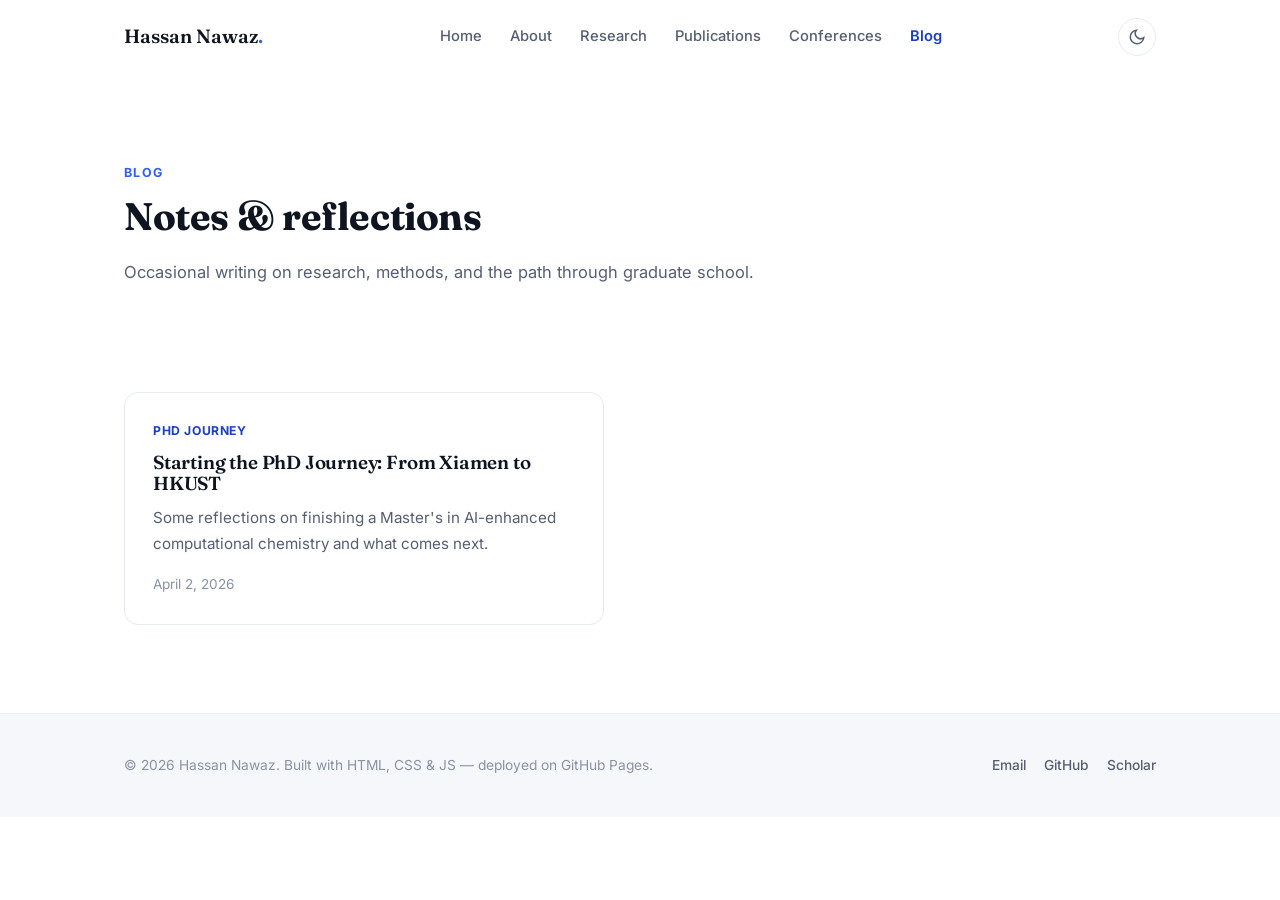
==== commit 855ece91: "Update status to current PhD student; sync publications from Google Scholar - No longer "incoming" —" ====
--- a/blog/index.html
+++ b/blog/index.html
@@ -47,13 +47,7 @@
 
   <section>
     <div class="container">
-      <div class="blog-grid reveal-stagger">
-        <a class="blog-card" href="why-conformer-search-needs-ml.html">
-          <span class="blog-cat">Machine Learning Potentials</span>
-          <h3>Why Conformer Search Needs Machine Learning</h3>
-          <p>Classical conformer search methods scale poorly with molecular size. Here's how AI-enhanced meta-dynamics changes the picture.</p>
-          <span class="blog-date">May 12, 2026</span>
-        </a>
+      <div class="blog-grid reveal-stagger" style="grid-template-columns: minmax(0, 480px);">
         <a class="blog-card" href="starting-the-phd-journey.html">
           <span class="blog-cat">PhD Journey</span>
           <h3>Starting the PhD Journey: From Xiamen to HKUST</h3>
